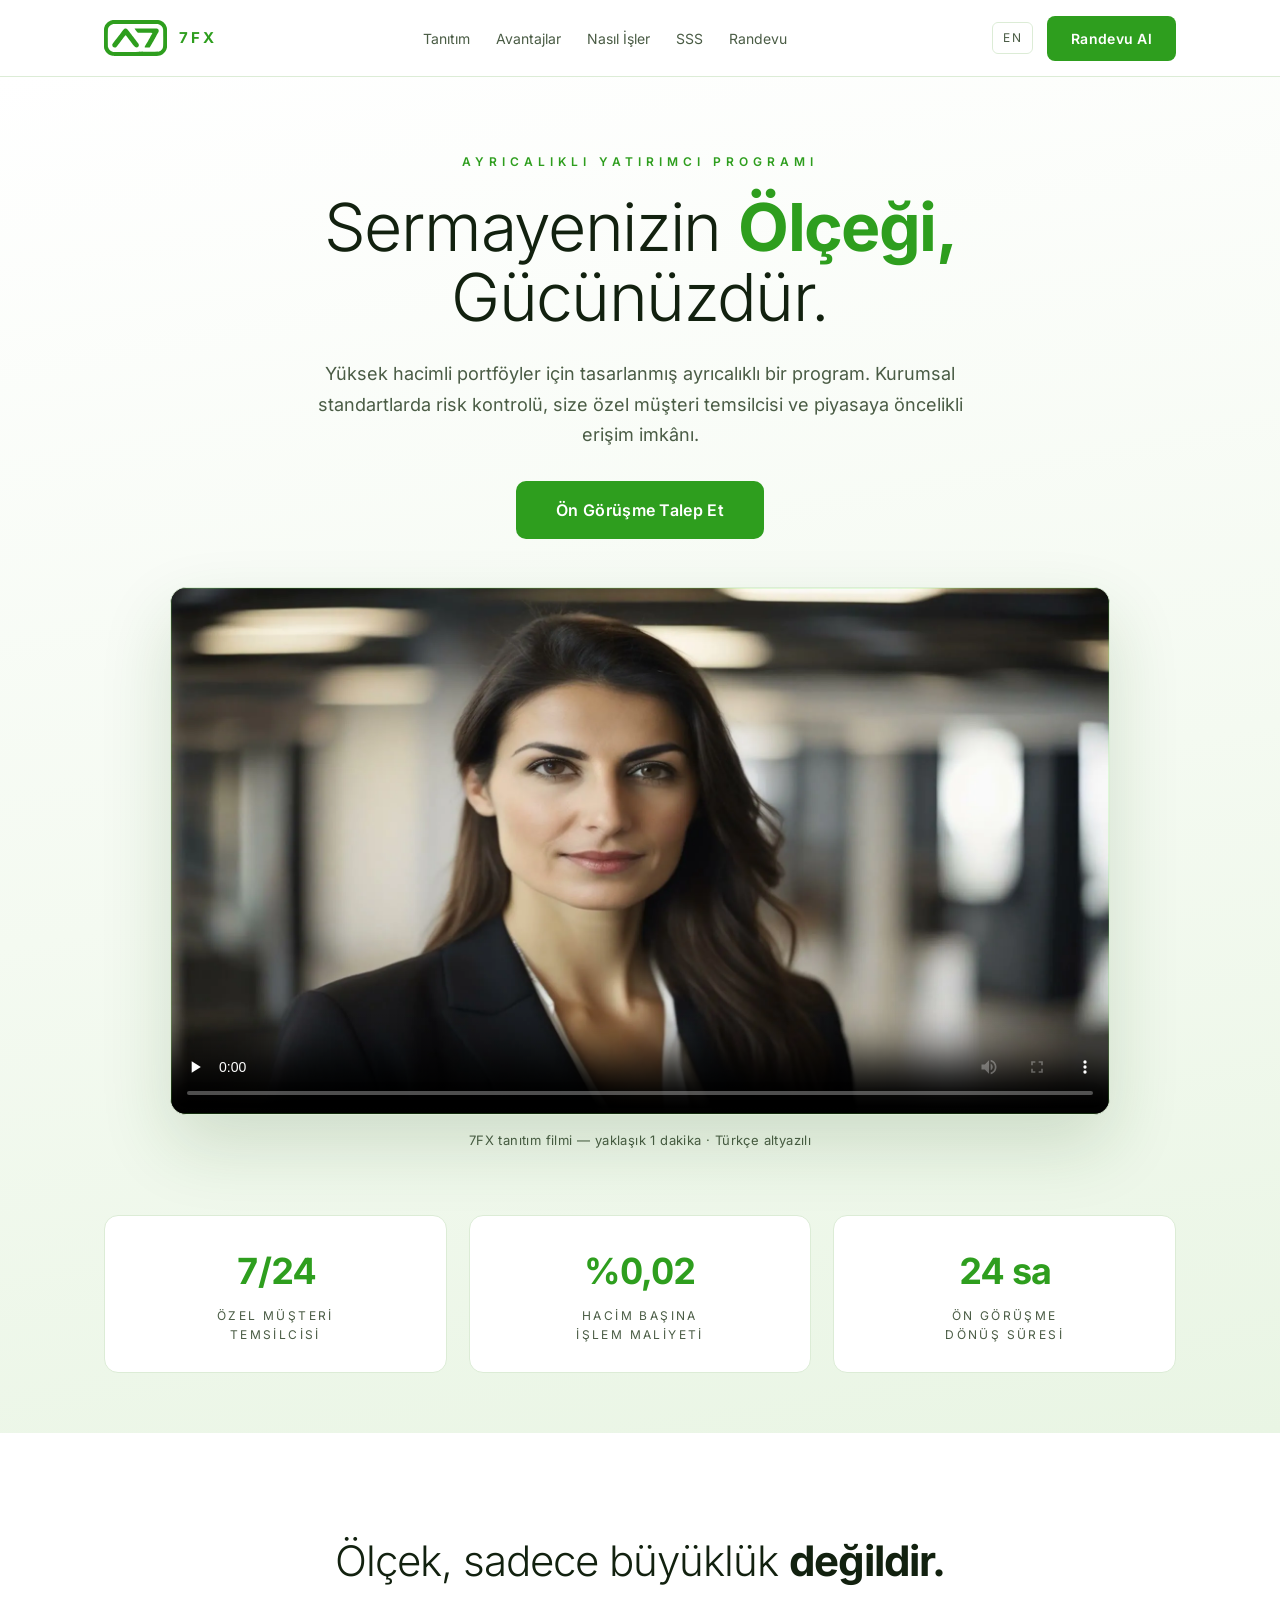
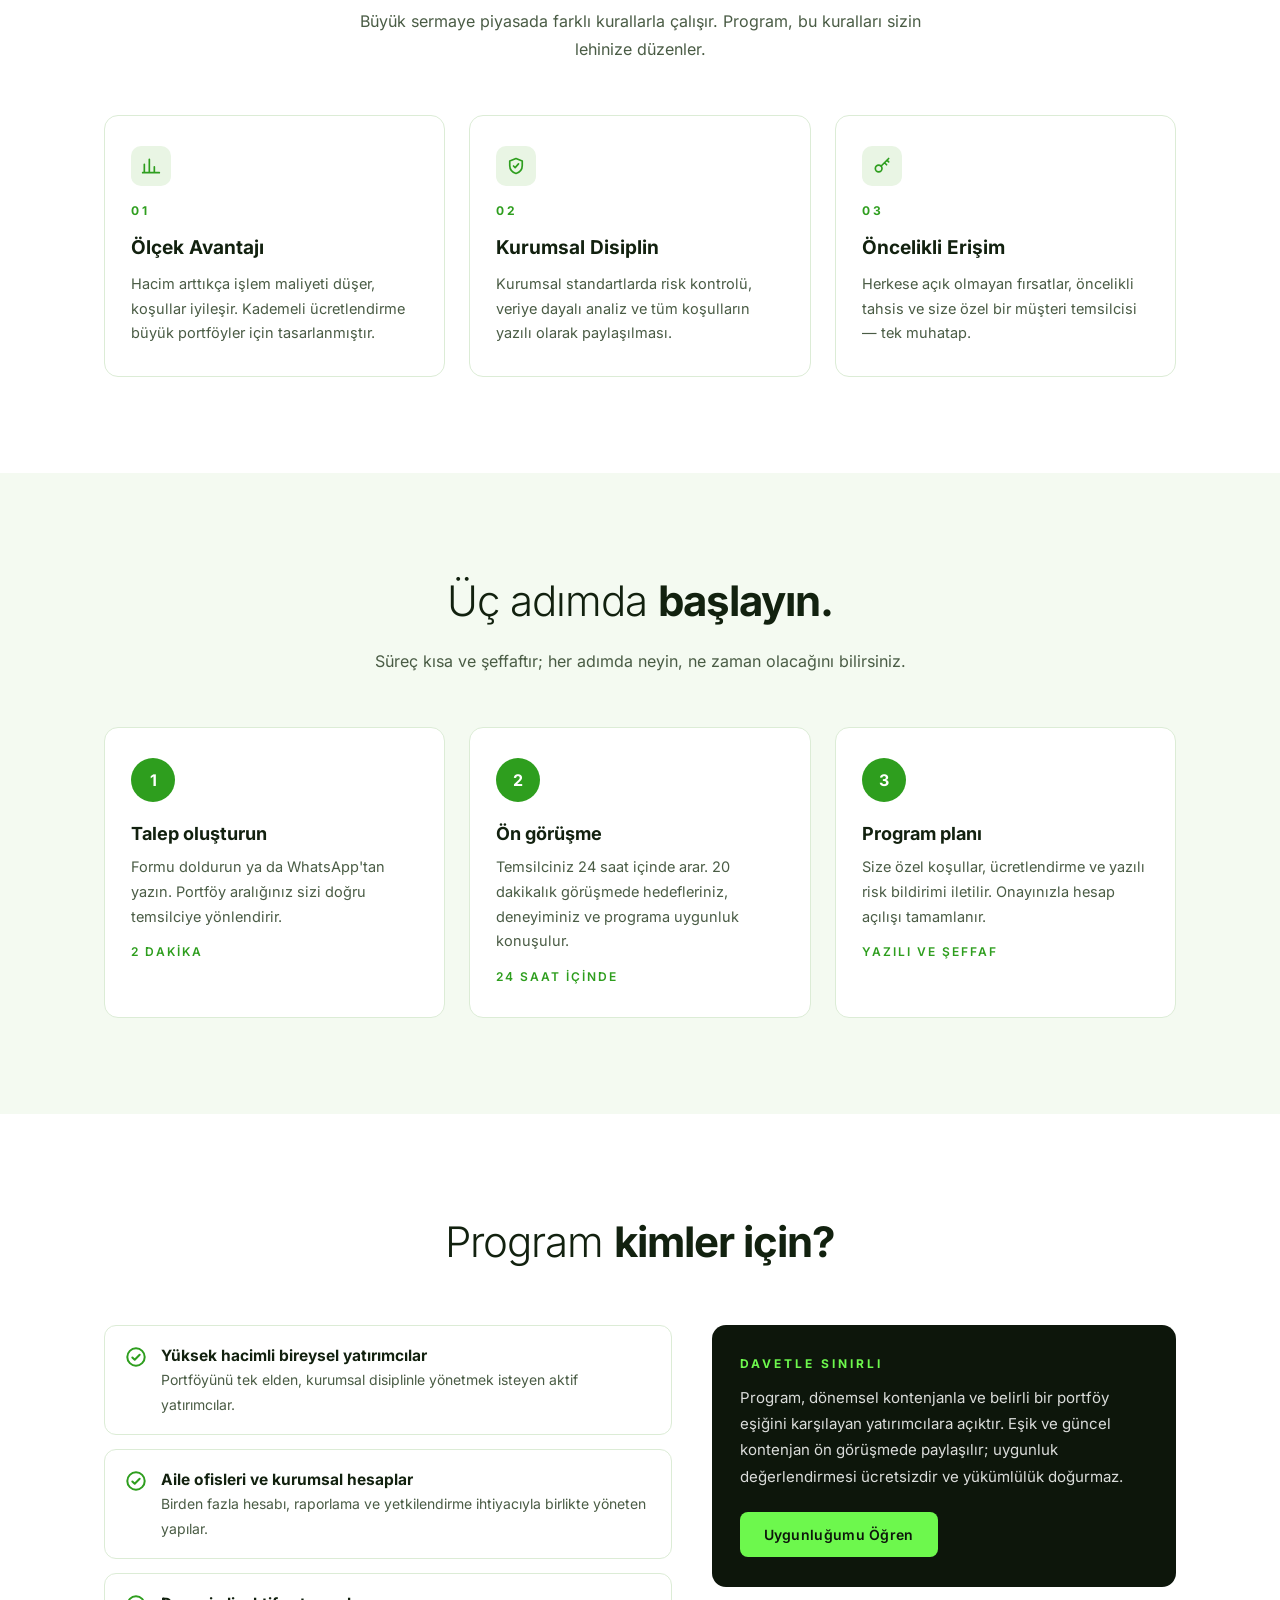
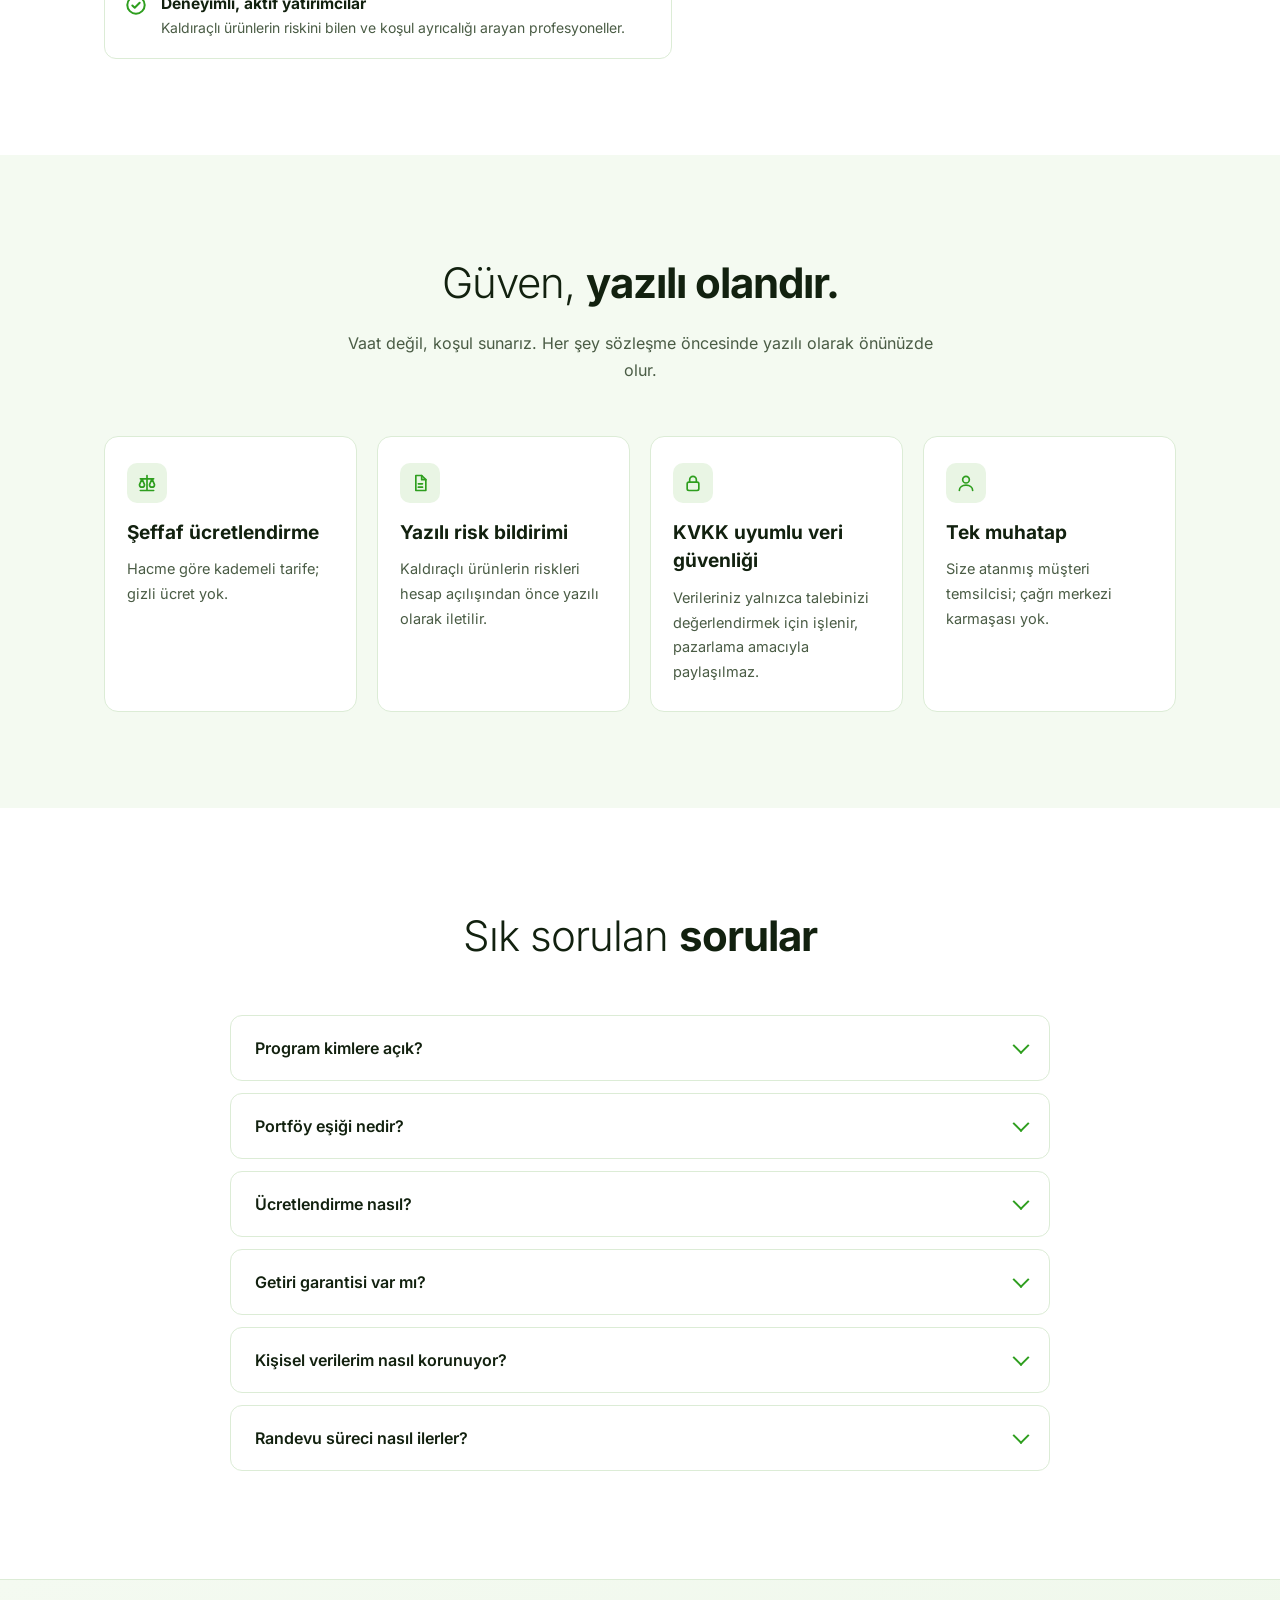
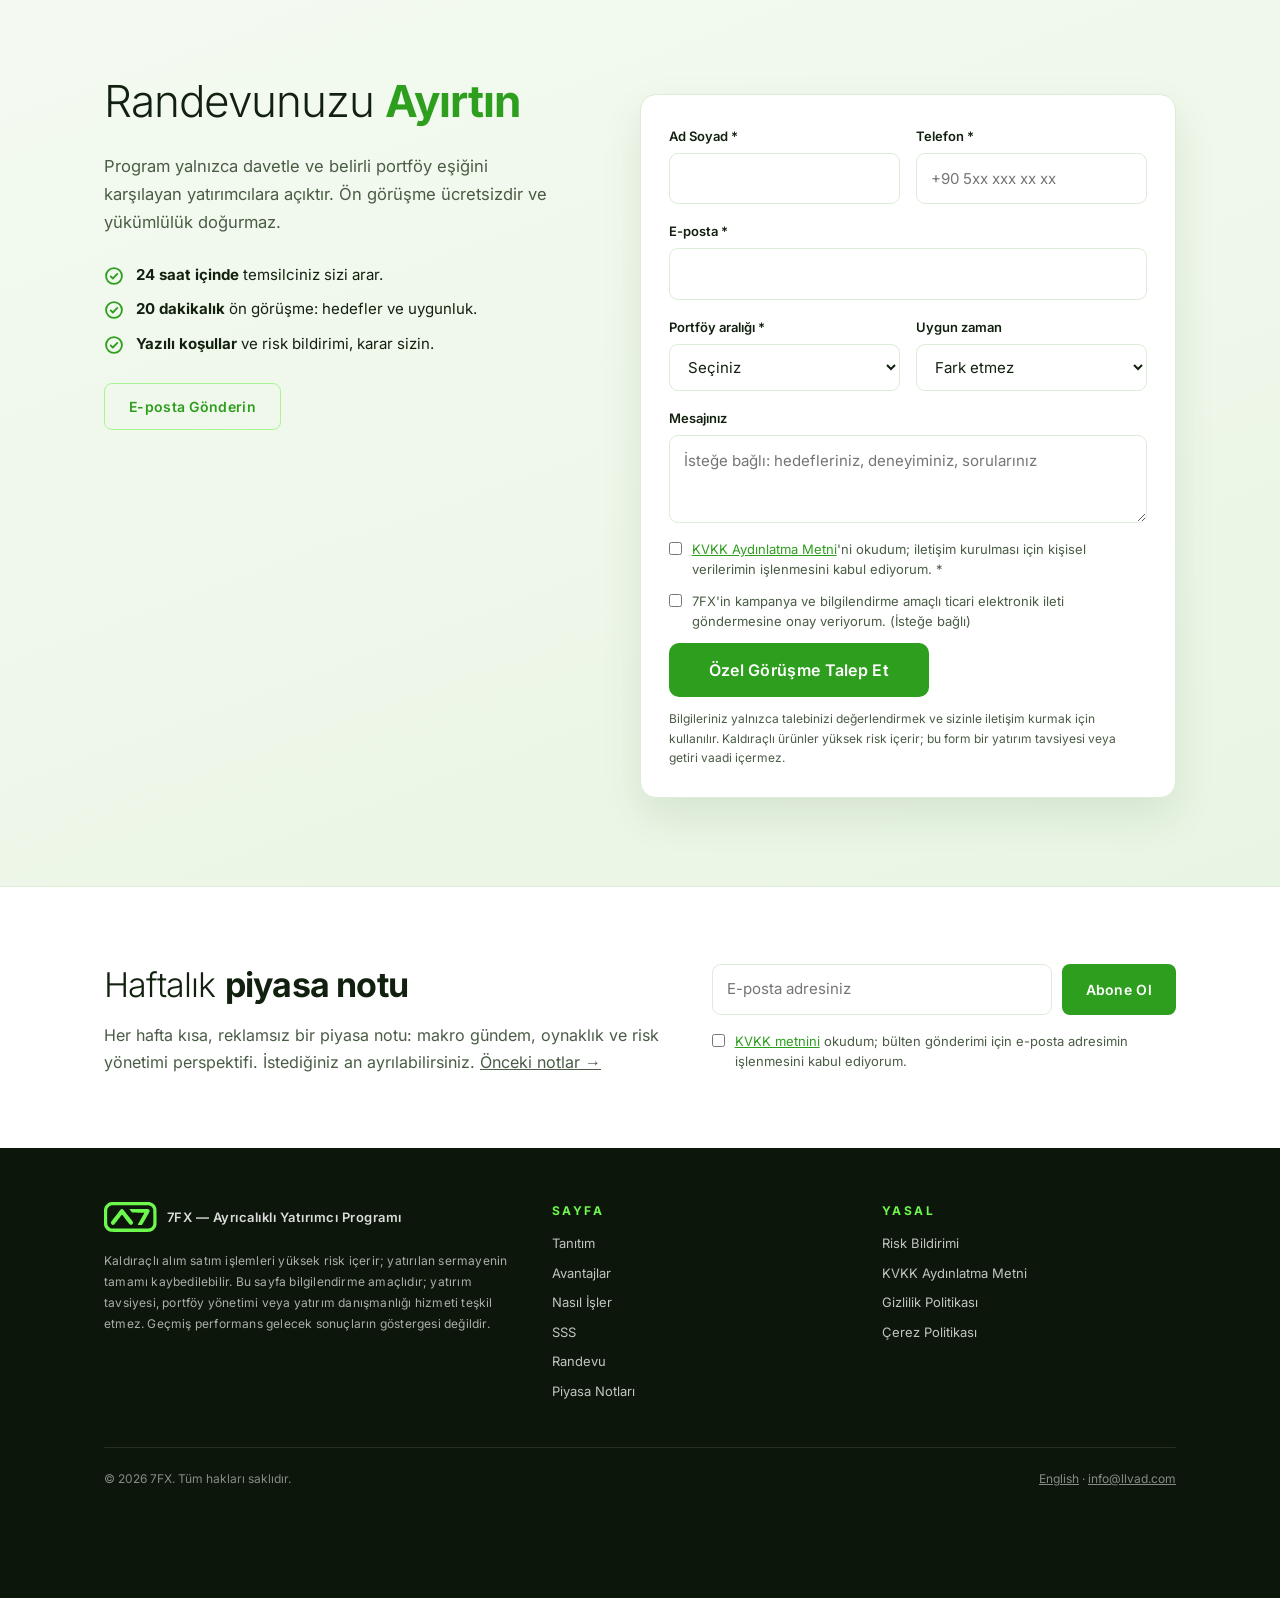
==== index.html @ b4d28b3f "7FX landing: Faz 1-3 (performans, form, yasal, EN, varyantlar, bülten, CI)" ====
<!DOCTYPE html>
<html lang="tr" data-root="">
<head>
<meta charset="utf-8">
<script>document.documentElement.classList.add("js")</script>
<meta name="viewport" content="width=device-width, initial-scale=1">
<title>7FX — Ayrıcalıklı Yatırımcı Programı | Yüksek Hacimli Portföyler</title>
<meta name="description" content="7FX Ayrıcalıklı Yatırımcı Programı: yüksek hacimli portföyler için düşük işlem maliyeti, özel müşteri temsilcisi ve öncelikli erişim. Ön görüşme için randevu alın.">
<link rel="canonical" href="https://llvad.github.io/7fx-landing/">
<link rel="alternate" hreflang="tr" href="https://llvad.github.io/7fx-landing/">
<link rel="alternate" hreflang="en" href="https://llvad.github.io/7fx-landing/en/">
<link rel="alternate" hreflang="x-default" href="https://llvad.github.io/7fx-landing/">
<meta property="og:type" content="website">
<meta property="og:site_name" content="7FX">
<meta property="og:locale" content="tr_TR">
<meta property="og:url" content="https://llvad.github.io/7fx-landing/">
<meta property="og:title" content="7FX — Ayrıcalıklı Yatırımcı Programı">
<meta property="og:description" content="Yüksek hacimli portföyler için düşük işlem maliyeti, özel müşteri temsilcisi ve öncelikli erişim. Ön görüşme için randevu alın.">
<meta property="og:image" content="https://llvad.github.io/7fx-landing/assets/img/og.jpg">
<meta property="og:image:width" content="1200">
<meta property="og:image:height" content="630">
<meta name="twitter:card" content="summary_large_image">
<meta name="twitter:title" content="7FX — Ayrıcalıklı Yatırımcı Programı">
<meta name="twitter:description" content="Yüksek hacimli portföyler için düşük işlem maliyeti, özel müşteri temsilcisi ve öncelikli erişim.">
<meta name="twitter:image" content="https://llvad.github.io/7fx-landing/assets/img/og.jpg">
<meta name="theme-color" content="#2E9E1E">
<link rel="icon" href="assets/img/favicon.ico" sizes="any">
<link rel="icon" type="image/png" sizes="32x32" href="assets/img/favicon-32.png">
<link rel="icon" type="image/png" sizes="16x16" href="assets/img/favicon-16.png">
<link rel="apple-touch-icon" href="assets/img/apple-touch-icon.png">
<link rel="manifest" href="site.webmanifest">
<link rel="preload" href="assets/fonts/inter-latin-wght-normal.woff2" as="font" type="font/woff2" crossorigin>
<link rel="preload" href="assets/fonts/inter-latin-ext-wght-normal.woff2" as="font" type="font/woff2" crossorigin>
<link rel="stylesheet" href="assets/css/site.css">
<script type="application/ld+json">
{"@context":"https://schema.org","@graph":[
 {"@type":"Organization","@id":"https://llvad.github.io/7fx-landing/#org","name":"7FX","url":"https://llvad.github.io/7fx-landing/","logo":"https://llvad.github.io/7fx-landing/assets/img/icon-512.png"},
 {"@type":"WebSite","url":"https://llvad.github.io/7fx-landing/","name":"7FX","inLanguage":"tr","publisher":{"@id":"https://llvad.github.io/7fx-landing/#org"}},
 {"@type":"FAQPage","mainEntity":[
  {"@type":"Question","name":"Program kimlere açık?","acceptedAnswer":{"@type":"Answer","text":"Yüksek hacimli bireysel yatırımcılar, aile ofisleri ve kurumsal hesaplar. Katılım davetle veya ön görüşme sonrası uygunluk değerlendirmesiyle olur."}},
  {"@type":"Question","name":"Portföy eşiği nedir?","acceptedAnswer":{"@type":"Answer","text":"Eşik, programın kontenjanına göre dönemsel olarak belirlenir ve ön görüşmede paylaşılır. Formdaki portföy aralığı yalnızca sizi doğru temsilciye yönlendirmek içindir."}},
  {"@type":"Question","name":"Ücretlendirme nasıl?","acceptedAnswer":{"@type":"Answer","text":"Hacme göre kademeli, yazılı ve şeffaf. Gizli ücret yoktur; tüm koşullar sözleşme öncesinde yazılı olarak sunulur."}},
  {"@type":"Question","name":"Getiri garantisi var mı?","acceptedAnswer":{"@type":"Answer","text":"Hayır. Kaldıraçlı ürünler yüksek risk içerir; hiçbir getiri garanti edilmez ve geçmiş performans geleceğin göstergesi değildir. Program koşul ve hizmet ayrıcalığı sunar, sonuç vaadi vermez."}},
  {"@type":"Question","name":"Kişisel verilerim nasıl korunuyor?","acceptedAnswer":{"@type":"Answer","text":"KVKK kapsamında, yalnızca talebinizi değerlendirmek ve sizinle iletişim kurmak için işlenir; pazarlama amacıyla üçüncü taraflara aktarılmaz."}},
  {"@type":"Question","name":"Randevu süreci nasıl ilerler?","acceptedAnswer":{"@type":"Answer","text":"Formu doldurun veya WhatsApp'tan yazın; 24 saat içinde temsilciniz arar. 20 dakikalık ön görüşmede hedefler ve uygunluk konuşulur; uygunsa size özel program planı ve yazılı risk bildirimi iletilir."}}
 ]}
]}
</script>
</head>
<body>
<svg width="0" height="0" style="position:absolute" aria-hidden="true">
  <symbol id="i-check" viewBox="0 0 24 24" fill="none" stroke="currentColor" stroke-width="2.2" stroke-linecap="round" stroke-linejoin="round"><circle cx="12" cy="12" r="9.5"/><path d="m8 12.5 2.6 2.5L16 9.5"/></symbol>
  <symbol id="i-shield" viewBox="0 0 24 24" fill="none" stroke="currentColor" stroke-width="2" stroke-linecap="round" stroke-linejoin="round"><path d="M12 3 4.5 6v5.5c0 4.6 3.2 8.2 7.5 9.5 4.3-1.3 7.5-4.9 7.5-9.5V6L12 3Z"/><path d="m9 12 2 2 4-4.5"/></symbol>
  <symbol id="i-doc" viewBox="0 0 24 24" fill="none" stroke="currentColor" stroke-width="2" stroke-linecap="round" stroke-linejoin="round"><path d="M7 3h7l5 5v13H7z"/><path d="M14 3v5h5M10 13h5M10 17h5"/></symbol>
  <symbol id="i-lock" viewBox="0 0 24 24" fill="none" stroke="currentColor" stroke-width="2" stroke-linecap="round" stroke-linejoin="round"><rect x="5" y="11" width="14" height="10" rx="2"/><path d="M8 11V8a4 4 0 0 1 8 0v3"/></symbol>
  <symbol id="i-user" viewBox="0 0 24 24" fill="none" stroke="currentColor" stroke-width="2" stroke-linecap="round" stroke-linejoin="round"><circle cx="12" cy="8" r="4"/><path d="M4 21c0-4 3.6-6.5 8-6.5s8 2.5 8 6.5"/></symbol>
  <symbol id="i-scale" viewBox="0 0 24 24" fill="none" stroke="currentColor" stroke-width="2" stroke-linecap="round" stroke-linejoin="round"><path d="M12 3v18M4 21h16M4 7h16M6 7l-3 7a3 3 0 0 0 6 0L6 7Zm12 0-3 7a3 3 0 0 0 6 0l-3-7Z"/></symbol>
  <symbol id="i-key" viewBox="0 0 24 24" fill="none" stroke="currentColor" stroke-width="2" stroke-linecap="round" stroke-linejoin="round"><circle cx="8" cy="15" r="4"/><path d="m11 12 9-9M15 8l2.5 2.5M18 5l2 2"/></symbol>
  <symbol id="i-chart" viewBox="0 0 24 24" fill="none" stroke="currentColor" stroke-width="2" stroke-linecap="round" stroke-linejoin="round"><path d="M4 20V10M10 20V4M16 20v-7M22 20H2"/></symbol>
</svg>

<header class="top">
  <div class="wrap nav">
    <a class="brand" href="#tanitim" aria-label="7FX ana sayfa"><!--logo--><svg class="logo" viewBox="0 0 539.325261 307.826466" aria-hidden="true" focusable="false"><g transform="translate(-52.494689,344.826466) scale(0.100000,-0.100000)"
fill="currentColor" >
<path d="M1270 3440 c-85 -10 -215 -52 -285 -92 -11 -6 -29 -16 -40 -22 -82
-44 -218 -175 -278 -269 -55 -86 -63 -100 -85 -162 -61 -174 -57 -105 -57
-985 0 -885 -3 -835 62 -1000 55 -140 183 -298 312 -383 61 -41 87 -54 196
-102 22 -9 89 -26 149 -36 104 -18 188 -19 1971 -19 1808 0 1866 1 1977 20
155 27 233 58 348 139 201 141 323 325 371 563 6 27 8 366 7 840 -3 785 -3
794 -25 871 -99 350 -397 604 -748 638 -110 10 -3784 9 -3875 -1z m3923 -352
c196 -59 336 -208 381 -405 14 -63 16 -162 16 -780 0 -774 0 -775 -59 -892
-37 -73 -120 -164 -189 -208 -29 -19 -86 -45 -128 -59 -75 -24 -75 -24 -1995
-24 -1908 0 -1920 0 -1980 20 -100 34 -160 71 -229 140 -71 70 -118 155 -142
250 -20 82 -19 1491 1 1570 47 188 191 333 386 391 57 16 170 18 1963 18 1904
1 1904 1 1975 -21z"/>
<path d="M2330 2721 c-71 -14 -87 -31 -355 -381 -60 -79 -159 -207 -219 -285
-493 -632 -514 -661 -522 -716 -17 -124 82 -238 207 -239 59 0 107 16 143 49
15 14 75 87 132 161 57 74 156 203 220 285 64 83 162 211 219 285 154 201 199
255 217 258 10 2 46 -36 102 -110 85 -112 269 -350 481 -622 61 -77 127 -163
147 -191 57 -79 119 -115 198 -115 144 0 249 153 195 284 -15 35 -79 123 -249
341 -43 55 -144 185 -224 289 -194 249 -411 527 -467 599 -73 92 -141 124
-225 108z"/>
<path d="M3154 2716 c-7 -19 -8 -17 100 -161 102 -134 147 -182 182 -195 14
-6 269 -10 590 -10 310 0 578 -3 594 -6 52 -11 51 -15 -49 -186 -30 -51 -74
-131 -99 -178 -25 -47 -60 -109 -79 -138 -18 -29 -33 -54 -33 -57 0 -2 -84
-151 -186 -331 -146 -256 -185 -331 -177 -343 9 -14 40 -16 215 -19 204 -2
204 -2 230 25 20 22 206 341 350 603 14 25 35 62 47 83 11 20 30 53 41 72 52
90 65 114 95 170 18 33 74 131 124 219 50 87 96 179 102 203 24 91 -10 181
-88 233 -37 25 -37 25 -995 28 -835 2 -959 0 -964 -12z"/>
</g></svg><!--/logo--><span class="txt">7FX</span></a>
    <nav class="navlinks" aria-label="Sayfa içi">
      <a href="#tanitim">Tanıtım</a>
      <a href="#avantajlar">Avantajlar</a>
      <a href="#nasil-isler">Nasıl İşler</a>
      <a href="#sss">SSS</a>
      <a href="#randevu">Randevu</a>
    </nav>
    <div class="navright">
      <a class="lang" href="en/" hreflang="en" lang="en">EN</a>
      <a class="btn" href="#randevu" data-cta="header">Randevu Al</a>
    </div>
  </div>
</header>

<main>
<section class="hero" id="tanitim">
  <div class="wrap">
    <div class="eyebrow">AYRICALIKLI YATIRIMCI PROGRAMI</div>
    <h1 data-var="h1">Sermayenizin <b>Ölçeği,</b><br>Gücünüzdür.</h1>
    <p class="lead" data-var="lead">Yüksek hacimli portföyler için tasarlanmış ayrıcalıklı bir program. Kurumsal standartlarda risk kontrolü, size özel müşteri temsilcisi ve piyasaya öncelikli erişim imkânı.</p>
    <div class="actions">
      <a class="btn big" href="#randevu" data-cta="hero">Ön Görüşme Talep Et</a>
      <a class="btn big ghost" href="#" data-wa="hero">WhatsApp'tan Yazın</a>
    </div>

    <div class="video">
      <div class="vframe">
        <video data-hero controls preload="none" playsinline poster="assets/img/poster.webp" aria-label="7FX tanıtım filmi">
          <source src="assets/video/7fx-1080.webm" type="video/webm">
          <source src="assets/video/7fx-1080.mp4" type="video/mp4">
          <source data-mobile src="assets/video/7fx-720.mp4" type="video/mp4">
          <track kind="captions" srclang="tr" label="Türkçe" src="assets/video/7fx-tr.vtt" default>
          Tarayıcınız video oynatmayı desteklemiyor.
        </video>
      </div>
      <div class="vcaption">7FX tanıtım filmi — yaklaşık 1 dakika · Türkçe altyazılı</div>
    </div>

    <div class="stats">
      <div class="stat reveal"><div class="v">7/24</div><div class="l">ÖZEL MÜŞTERİ<br>TEMSİLCİSİ</div></div>
      <div class="stat reveal"><div class="v" data-count="0.02" data-dec="2" data-pre="%">%0,02</div><div class="l">HACİM BAŞINA<br>İŞLEM MALİYETİ</div></div>
      <div class="stat reveal"><div class="v" data-count="24" data-suf=" sa">24 sa</div><div class="l">ÖN GÖRÜŞME<br>DÖNÜŞ SÜRESİ</div></div>
    </div>
  </div>
</section>

<section class="sec" id="avantajlar">
  <div class="wrap">
    <h2>Ölçek, sadece büyüklük <b>değildir.</b></h2>
    <p class="sub">Büyük sermaye piyasada farklı kurallarla çalışır. Program, bu kuralları sizin lehinize düzenler.</p>
    <div class="grid">
      <div class="card reveal">
        <div class="ic"><svg><use href="#i-chart"/></svg></div>
        <div class="n">01</div>
        <h3>Ölçek Avantajı</h3>
        <p>Hacim arttıkça işlem maliyeti düşer, koşullar iyileşir. Kademeli ücretlendirme büyük portföyler için tasarlanmıştır.</p>
      </div>
      <div class="card reveal">
        <div class="ic"><svg><use href="#i-shield"/></svg></div>
        <div class="n">02</div>
        <h3>Kurumsal Disiplin</h3>
        <p>Kurumsal standartlarda risk kontrolü, veriye dayalı analiz ve tüm koşulların yazılı olarak paylaşılması.</p>
      </div>
      <div class="card reveal">
        <div class="ic"><svg><use href="#i-key"/></svg></div>
        <div class="n">03</div>
        <h3>Öncelikli Erişim</h3>
        <p>Herkese açık olmayan fırsatlar, öncelikli tahsis ve size özel bir müşteri temsilcisi — tek muhatap.</p>
      </div>
    </div>
  </div>
</section>

<section class="sec alt" id="nasil-isler">
  <div class="wrap">
    <h2>Üç adımda <b>başlayın.</b></h2>
    <p class="sub">Süreç kısa ve şeffaftır; her adımda neyin, ne zaman olacağını bilirsiniz.</p>
    <div class="steps">
      <div class="step reveal"><div class="num">1</div><h3>Talep oluşturun</h3><p>Formu doldurun ya da WhatsApp'tan yazın. Portföy aralığınız sizi doğru temsilciye yönlendirir.</p><span class="t">2 DAKİKA</span></div>
      <div class="step reveal"><div class="num">2</div><h3>Ön görüşme</h3><p>Temsilciniz 24 saat içinde arar. 20 dakikalık görüşmede hedefleriniz, deneyiminiz ve programa uygunluk konuşulur.</p><span class="t">24 SAAT İÇİNDE</span></div>
      <div class="step reveal"><div class="num">3</div><h3>Program planı</h3><p>Size özel koşullar, ücretlendirme ve yazılı risk bildirimi iletilir. Onayınızla hesap açılışı tamamlanır.</p><span class="t">YAZILI VE ŞEFFAF</span></div>
    </div>
  </div>
</section>

<section class="sec" id="kimler-icin">
  <div class="wrap">
    <h2>Program <b>kimler için?</b></h2>
    <div class="who">
      <ul>
        <li class="reveal"><svg><use href="#i-check"/></svg><div><b>Yüksek hacimli bireysel yatırımcılar</b><span>Portföyünü tek elden, kurumsal disiplinle yönetmek isteyen aktif yatırımcılar.</span></div></li>
        <li class="reveal"><svg><use href="#i-check"/></svg><div><b>Aile ofisleri ve kurumsal hesaplar</b><span>Birden fazla hesabı, raporlama ve yetkilendirme ihtiyacıyla birlikte yöneten yapılar.</span></div></li>
        <li class="reveal"><svg><use href="#i-check"/></svg><div><b>Deneyimli, aktif yatırımcılar</b><span>Kaldıraçlı ürünlerin riskini bilen ve koşul ayrıcalığı arayan profesyoneller.</span></div></li>
      </ul>
      <div class="note reveal">
        <div class="k">DAVETLE SINIRLI</div>
        <p>Program, dönemsel kontenjanla ve belirli bir portföy eşiğini karşılayan yatırımcılara açıktır. Eşik ve güncel kontenjan ön görüşmede paylaşılır; uygunluk değerlendirmesi ücretsizdir ve yükümlülük doğurmaz.</p>
        <a class="btn" href="#randevu" data-cta="who">Uygunluğumu Öğren</a>
      </div>
    </div>
  </div>
</section>

<section class="sec alt" id="guven">
  <div class="wrap">
    <h2>Güven, <b>yazılı olandır.</b></h2>
    <p class="sub">Vaat değil, koşul sunarız. Her şey sözleşme öncesinde yazılı olarak önünüzde olur.</p>
    <div class="trust">
      <div class="card reveal"><div class="ic"><svg><use href="#i-scale"/></svg></div><h3>Şeffaf ücretlendirme</h3><p>Hacme göre kademeli tarife; gizli ücret yok.</p></div>
      <div class="card reveal"><div class="ic"><svg><use href="#i-doc"/></svg></div><h3>Yazılı risk bildirimi</h3><p>Kaldıraçlı ürünlerin riskleri hesap açılışından önce yazılı olarak iletilir.</p></div>
      <div class="card reveal"><div class="ic"><svg><use href="#i-lock"/></svg></div><h3>KVKK uyumlu veri güvenliği</h3><p>Verileriniz yalnızca talebinizi değerlendirmek için işlenir, pazarlama amacıyla paylaşılmaz.</p></div>
      <div class="card reveal"><div class="ic"><svg><use href="#i-user"/></svg></div><h3>Tek muhatap</h3><p>Size atanmış müşteri temsilcisi; çağrı merkezi karmaşası yok.</p></div>
    </div>
    <div class="corp" data-corp hidden>
      <div data-corp-item><b>Unvan:</b> <span data-co="name"></span></div>
      <div data-corp-item><b>Adres:</b> <span data-co="address"></span></div>
      <div data-corp-item><b>MERSİS:</b> <span data-co="mersis"></span></div>
      <div data-corp-item><b>Yetki/Lisans:</b> <span data-co="licence"></span></div>
      <div data-corp-item><b>Telefon:</b> <a data-co="phone"></a></div>
    </div>
  </div>
</section>

<section class="sec" id="sss">
  <div class="wrap">
    <h2>Sık sorulan <b>sorular</b></h2>
    <div class="faq">
      <details><summary>Program kimlere açık?</summary><p>Yüksek hacimli bireysel yatırımcılar, aile ofisleri ve kurumsal hesaplar. Katılım davetle veya ön görüşme sonrası uygunluk değerlendirmesiyle olur.</p></details>
      <details><summary>Portföy eşiği nedir?</summary><p>Eşik, programın kontenjanına göre dönemsel olarak belirlenir ve ön görüşmede paylaşılır. Formdaki portföy aralığı yalnızca sizi doğru temsilciye yönlendirmek içindir.</p></details>
      <details><summary>Ücretlendirme nasıl?</summary><p>Hacme göre kademeli, yazılı ve şeffaf. Gizli ücret yoktur; tüm koşullar sözleşme öncesinde yazılı olarak sunulur.</p></details>
      <details><summary>Getiri garantisi var mı?</summary><p>Hayır. Kaldıraçlı ürünler yüksek risk içerir; hiçbir getiri garanti edilmez ve geçmiş performans geleceğin göstergesi değildir. Program koşul ve hizmet ayrıcalığı sunar, sonuç vaadi vermez.</p></details>
      <details><summary>Kişisel verilerim nasıl korunuyor?</summary><p>KVKK kapsamında, yalnızca talebinizi değerlendirmek ve sizinle iletişim kurmak için işlenir; pazarlama amacıyla üçüncü taraflara aktarılmaz. Ayrıntılar <a href="yasal/kvkk.html">KVKK Aydınlatma Metni</a>'nde.</p></details>
      <details><summary>Randevu süreci nasıl ilerler?</summary><p>Formu doldurun veya WhatsApp'tan yazın; 24 saat içinde temsilciniz arar. 20 dakikalık ön görüşmede hedefler ve uygunluk konuşulur; uygunsa size özel program planı ve yazılı risk bildirimi iletilir.</p></details>
    </div>
  </div>
</section>

<section class="cta" id="randevu">
  <div class="wrap ctagrid">
    <div class="side">
      <h2>Randevunuzu <b>Ayırtın</b></h2>
      <p class="intro">Program yalnızca davetle ve belirli portföy eşiğini karşılayan yatırımcılara açıktır. Ön görüşme ücretsizdir ve yükümlülük doğurmaz.</p>
      <ul class="list">
        <li><svg><use href="#i-check"/></svg><span><b>24 saat içinde</b> temsilciniz sizi arar.</span></li>
        <li><svg><use href="#i-check"/></svg><span><b>20 dakikalık</b> ön görüşme: hedefler ve uygunluk.</span></li>
        <li><svg><use href="#i-check"/></svg><span><b>Yazılı koşullar</b> ve risk bildirimi, karar sizin.</span></li>
      </ul>
      <div class="alt">
        <a class="btn wa" href="#" data-wa="randevu">WhatsApp'tan Yazın</a>
        <a class="btn ghost" href="#" data-mailto="7FX Randevu Talebi">E-posta Gönderin</a>
      </div>
      <div class="cal" id="cal" hidden></div>
    </div>

    <form class="lead" data-lead="randevu" novalidate>
      <div class="f2">
        <div class="field"><label for="f-name">Ad Soyad *</label><input id="f-name" name="name" type="text" autocomplete="name" required minlength="3" maxlength="80"></div>
        <div class="field"><label for="f-phone">Telefon *</label><input id="f-phone" name="phone" type="tel" autocomplete="tel" inputmode="tel" required pattern="[+0-9 ()-]{10,20}" placeholder="+90 5xx xxx xx xx"></div>
      </div>
      <div class="field"><label for="f-email">E-posta *</label><input id="f-email" name="email" type="email" autocomplete="email" required maxlength="120"></div>
      <div class="f2">
        <div class="field"><label for="f-portfolio">Portföy aralığı *</label>
          <select id="f-portfolio" name="portfolio" required>
            <option value="">Seçiniz</option>
            <option>100.000 USD altı</option>
            <option>100.000 – 250.000 USD</option>
            <option>250.000 – 1.000.000 USD</option>
            <option>1.000.000 USD ve üzeri</option>
            <option>Belirtmek istemiyorum</option>
          </select></div>
        <div class="field"><label for="f-time">Uygun zaman</label>
          <select id="f-time" name="time">
            <option value="">Fark etmez</option>
            <option>Hafta içi 09:00–12:00</option>
            <option>Hafta içi 12:00–17:00</option>
            <option>Hafta içi 17:00–20:00</option>
            <option>Hafta sonu</option>
          </select></div>
      </div>
      <div class="field"><label for="f-msg">Mesajınız</label><textarea id="f-msg" name="message" maxlength="1000" placeholder="İsteğe bağlı: hedefleriniz, deneyiminiz, sorularınız"></textarea></div>
      <label class="check"><input type="checkbox" name="kvkk" value="evet" required><span><a href="yasal/kvkk.html" target="_blank" rel="noopener">KVKK Aydınlatma Metni</a>'ni okudum; iletişim kurulması için kişisel verilerimin işlenmesini kabul ediyorum. *</span></label>
      <label class="check"><input type="checkbox" name="marketing" value="evet"><span>7FX'in kampanya ve bilgilendirme amaçlı ticari elektronik ileti göndermesine onay veriyorum. (İsteğe bağlı)</span></label>
      <div class="hp" aria-hidden="true"><label>Web siteniz<input type="text" name="_honey" tabindex="-1" autocomplete="off"></label></div>
      <div data-turnstile></div>
      <button class="btn big" type="submit" data-cta="form">Özel Görüşme Talep Et</button>
      <div class="msg" role="status" aria-live="polite"></div>
      <p class="fine">Bilgileriniz yalnızca talebinizi değerlendirmek ve sizinle iletişim kurmak için kullanılır. Kaldıraçlı ürünler yüksek risk içerir; bu form bir yatırım tavsiyesi veya getiri vaadi içermez.</p>
    </form>
  </div>
</section>

<section class="bulten" id="bulten">
  <div class="wrap box">
    <div>
      <h2>Haftalık <b>piyasa notu</b></h2>
      <p>Her hafta kısa, reklamsız bir piyasa notu: makro gündem, oynaklık ve risk yönetimi perspektifi. İstediğiniz an ayrılabilirsiniz. <a href="notlar/">Önceki notlar →</a></p>
    </div>
    <form data-lead="bulten" novalidate>
      <label class="sr" for="b-email">E-posta</label>
      <input id="b-email" name="email" type="email" required placeholder="E-posta adresiniz" autocomplete="email">
      <button class="btn" type="submit" data-cta="bulten">Abone Ol</button>
      <label class="check"><input type="checkbox" name="kvkk" value="evet" required><span><a href="yasal/kvkk.html" target="_blank" rel="noopener">KVKK metnini</a> okudum; bülten gönderimi için e-posta adresimin işlenmesini kabul ediyorum.</span></label>
      <div class="hp" aria-hidden="true"><input type="text" name="_honey" tabindex="-1" autocomplete="off"></div>
      <div class="msg" role="status" aria-live="polite" style="flex-basis:100%"></div>
    </form>
  </div>
</section>
</main>

<footer class="foot">
  <div class="wrap">
    <div class="fgrid">
      <div>
        <div class="flogo"><!--logo--><svg class="logo" viewBox="0 0 539.325261 307.826466" aria-hidden="true" focusable="false"><g transform="translate(-52.494689,344.826466) scale(0.100000,-0.100000)"
fill="currentColor" >
<path d="M1270 3440 c-85 -10 -215 -52 -285 -92 -11 -6 -29 -16 -40 -22 -82
-44 -218 -175 -278 -269 -55 -86 -63 -100 -85 -162 -61 -174 -57 -105 -57
-985 0 -885 -3 -835 62 -1000 55 -140 183 -298 312 -383 61 -41 87 -54 196
-102 22 -9 89 -26 149 -36 104 -18 188 -19 1971 -19 1808 0 1866 1 1977 20
155 27 233 58 348 139 201 141 323 325 371 563 6 27 8 366 7 840 -3 785 -3
794 -25 871 -99 350 -397 604 -748 638 -110 10 -3784 9 -3875 -1z m3923 -352
c196 -59 336 -208 381 -405 14 -63 16 -162 16 -780 0 -774 0 -775 -59 -892
-37 -73 -120 -164 -189 -208 -29 -19 -86 -45 -128 -59 -75 -24 -75 -24 -1995
-24 -1908 0 -1920 0 -1980 20 -100 34 -160 71 -229 140 -71 70 -118 155 -142
250 -20 82 -19 1491 1 1570 47 188 191 333 386 391 57 16 170 18 1963 18 1904
1 1904 1 1975 -21z"/>
<path d="M2330 2721 c-71 -14 -87 -31 -355 -381 -60 -79 -159 -207 -219 -285
-493 -632 -514 -661 -522 -716 -17 -124 82 -238 207 -239 59 0 107 16 143 49
15 14 75 87 132 161 57 74 156 203 220 285 64 83 162 211 219 285 154 201 199
255 217 258 10 2 46 -36 102 -110 85 -112 269 -350 481 -622 61 -77 127 -163
147 -191 57 -79 119 -115 198 -115 144 0 249 153 195 284 -15 35 -79 123 -249
341 -43 55 -144 185 -224 289 -194 249 -411 527 -467 599 -73 92 -141 124
-225 108z"/>
<path d="M3154 2716 c-7 -19 -8 -17 100 -161 102 -134 147 -182 182 -195 14
-6 269 -10 590 -10 310 0 578 -3 594 -6 52 -11 51 -15 -49 -186 -30 -51 -74
-131 -99 -178 -25 -47 -60 -109 -79 -138 -18 -29 -33 -54 -33 -57 0 -2 -84
-151 -186 -331 -146 -256 -185 -331 -177 -343 9 -14 40 -16 215 -19 204 -2
204 -2 230 25 20 22 206 341 350 603 14 25 35 62 47 83 11 20 30 53 41 72 52
90 65 114 95 170 18 33 74 131 124 219 50 87 96 179 102 203 24 91 -10 181
-88 233 -37 25 -37 25 -995 28 -835 2 -959 0 -964 -12z"/>
</g></svg><!--/logo--><span>7FX — Ayrıcalıklı Yatırımcı Programı</span></div>
        <p class="dis">Kaldıraçlı alım satım işlemleri yüksek risk içerir; yatırılan sermayenin tamamı kaybedilebilir. Bu sayfa bilgilendirme amaçlıdır; yatırım tavsiyesi, portföy yönetimi veya yatırım danışmanlığı hizmeti teşkil etmez. Geçmiş performans gelecek sonuçların göstergesi değildir.</p>
        <p class="corp-f" data-corp hidden><span data-corp-item><span data-co="name"></span> · </span><span data-corp-item><span data-co="address"></span> · </span><span data-corp-item>MERSİS <span data-co="mersis"></span></span></p>
      </div>
      <div class="fcol">
        <h4>SAYFA</h4>
        <a href="#tanitim">Tanıtım</a><a href="#avantajlar">Avantajlar</a><a href="#nasil-isler">Nasıl İşler</a><a href="#sss">SSS</a><a href="#randevu">Randevu</a><a href="notlar/">Piyasa Notları</a>
      </div>
      <div class="fcol">
        <h4>YASAL</h4>
        <a href="yasal/risk-bildirimi.html">Risk Bildirimi</a><a href="yasal/kvkk.html">KVKK Aydınlatma Metni</a><a href="yasal/gizlilik.html">Gizlilik Politikası</a><a href="yasal/cerez.html">Çerez Politikası</a>
        <a href="#" data-portal>Yatırımcı Girişi ↗</a>
      </div>
    </div>
    <div class="fbot">
      <span>© <span data-year>2026</span> 7FX. Tüm hakları saklıdır.</span>
      <span><a href="en/" hreflang="en" lang="en">English</a> · <a data-co="email" href="mailto:info@llvad.com">info@llvad.com</a></span>
    </div>
  </div>
</footer>

<div class="mbar">
  <a class="btn" href="#randevu" data-cta="mbar">Randevu Al</a>
  <a class="btn wa" href="#" data-wa="mbar">WhatsApp</a>
</div>

<div class="consent" id="consent" role="dialog" aria-label="Çerez tercihi">
  <p>Deneyimi ölçmek için çerez kullanıyoruz. Onay verirseniz analiz çerezleri yüklenir; ayrıntılar <a href="yasal/cerez.html">Çerez Politikası</a>'nda.</p>
  <button class="btn ghost" type="button" data-consent="reject">Reddet</button>
  <button class="btn" type="button" data-consent="accept">Kabul Et</button>
</div>

<script src="assets/js/config.js"></script>
<script src="assets/js/site.js" defer></script>
</body>
</html>
---- assets/css/site.css ----
/* 7FX — site stili (Faz 1-3). Açık tema, marka yeşili. */
@font-face{font-family:"Inter";font-style:normal;font-weight:100 900;font-display:swap;
  src:url("../fonts/inter-latin-wght-normal.woff2") format("woff2");
  unicode-range:U+0000-00FF,U+0131,U+0152-0153,U+02BB-02BC,U+02C6,U+02DA,U+02DC,U+0304,U+0308,U+0329,U+2000-206F,U+20AC,U+2122,U+2191,U+2193,U+2212,U+2215,U+FEFF,U+FFFD;}
@font-face{font-family:"Inter";font-style:normal;font-weight:100 900;font-display:swap;
  src:url("../fonts/inter-latin-ext-wght-normal.woff2") format("woff2");
  unicode-range:U+0100-02BA,U+02BD-02C5,U+02C7-02CC,U+02CE-02D7,U+02DD-02FF,U+0304,U+0308,U+0329,U+1D00-1DBF,U+1E00-1E9F,U+1EF2-1EFF,U+2020,U+20A0-20AB,U+20AD-20C0,U+2113,U+2C60-2C7F,U+A720-A7FF;}

*{margin:0;padding:0;box-sizing:border-box}
:root{
  --green:#6DF84D; --gdark:#2E9E1E; --gdeep:#268016; --gsoft:#A8F596;
  --bg:#fff; --soft:#f4faf1; --soft2:#e9f5e4;
  --ink:#12210f; --mut:#4a5c45; --line:#dcecd6; --dark:#0d160b;
  --r:14px; --shadow:0 18px 40px rgba(30,80,20,.10);
}
html{scroll-behavior:smooth;scroll-padding-top:84px}
body{font-family:"Inter",-apple-system,BlinkMacSystemFont,"Helvetica Neue",Arial,sans-serif;color:var(--ink);background:var(--bg);
  -webkit-font-smoothing:antialiased;line-height:1.5}
img,svg,video{display:block;max-width:100%}
a{color:inherit}
.wrap{max-width:1120px;margin:0 auto;padding:0 24px}
.sr{position:absolute;width:1px;height:1px;overflow:hidden;clip:rect(0 0 0 0);white-space:nowrap}
:focus-visible{outline:2px solid var(--gdark);outline-offset:3px;border-radius:6px}

/* header */
header.top{position:sticky;top:0;background:rgba(255,255,255,.92);backdrop-filter:blur(12px);-webkit-backdrop-filter:blur(12px);
  border-bottom:1px solid var(--line);z-index:50}
.nav{display:flex;align-items:center;justify-content:space-between;height:76px;gap:16px}
.brand{display:flex;align-items:center;gap:12px;text-decoration:none;color:var(--gdark)}
.brand svg{height:36px;width:auto}
.brand .txt{font-weight:700;letter-spacing:3px;font-size:15px}
.navlinks{display:flex;gap:26px;font-size:14px;color:var(--mut)}
.navlinks a{text-decoration:none}
.navlinks a:hover{color:var(--gdark)}
.navright{display:flex;align-items:center;gap:14px}
.lang{font-size:12px;letter-spacing:1.5px;text-decoration:none;color:var(--mut);border:1px solid var(--line);padding:6px 10px;border-radius:6px}
.lang:hover{color:var(--gdark);border-color:var(--gsoft)}

/* buttons */
.btn{display:inline-flex;align-items:center;justify-content:center;gap:8px;background:var(--gdark);color:#fff;padding:12px 24px;border-radius:8px;
  text-decoration:none;font-weight:600;font-size:14px;letter-spacing:.3px;border:0;cursor:pointer;font-family:inherit;transition:background .15s,transform .15s}
.btn:hover{background:var(--gdeep)}
.btn:active{transform:translateY(1px)}
.btn.ghost{background:transparent;color:var(--gdark);border:1.5px solid var(--gsoft)}
.btn.ghost:hover{background:var(--soft)}
.btn.big{padding:17px 40px;font-size:16px;border-radius:10px}
.btn.wa{background:#25D366}
.btn.wa:hover{background:#1ebe5b}
.btn[disabled]{opacity:.6;cursor:progress}

/* hero */
.hero{background:linear-gradient(170deg,#fff 0%,var(--soft) 55%,var(--soft2) 100%);padding:76px 0 60px;text-align:center}
.eyebrow{font-size:12px;letter-spacing:5px;color:var(--gdark);font-weight:600;margin-bottom:22px}
h1{font-size:clamp(38px,5.4vw,66px);line-height:1.06;font-weight:300;letter-spacing:-1.6px}
h1 b{font-weight:700;color:var(--gdark)}
.lead{margin:26px auto 0;max-width:660px;font-size:18px;line-height:1.7;color:var(--mut)}
.hero .actions{margin-top:30px;display:flex;gap:12px;justify-content:center;flex-wrap:wrap}

.video{margin:48px auto 0;max-width:940px}
.vframe{position:relative;border-radius:16px;overflow:hidden;box-shadow:0 30px 70px rgba(30,80,20,.16);border:1px solid var(--line);background:var(--dark);
  aspect-ratio:16/9}
.vframe video{width:100%;height:100%;object-fit:cover}
.vframe::after{content:"";position:absolute;inset:0;pointer-events:none;box-shadow:inset 0 0 0 1px rgba(109,248,77,.18)}
.vcaption{margin-top:16px;font-size:13px;color:var(--mut);letter-spacing:.4px}

.stats{display:grid;grid-template-columns:repeat(3,1fr);gap:22px;margin:64px 0 0}
.stat{background:#fff;border:1px solid var(--line);border-radius:var(--r);padding:28px 22px;text-align:center}
.stat .v{font-size:36px;font-weight:700;color:var(--gdark);letter-spacing:-1px;font-variant-numeric:tabular-nums}
.stat .l{margin-top:8px;font-size:12px;letter-spacing:2.4px;color:var(--mut);line-height:1.6}

/* sections */
section.sec{padding:96px 0}
section.sec.alt{background:var(--soft)}
.sec h2{font-size:clamp(28px,3.6vw,42px);font-weight:300;letter-spacing:-1px;text-align:center}
.sec h2 b{font-weight:700}
.sec .sub{text-align:center;color:var(--mut);max-width:620px;margin:16px auto 0;font-size:16px;line-height:1.7}
.grid{display:grid;grid-template-columns:repeat(3,1fr);gap:24px;margin-top:52px}
.grid.g4{grid-template-columns:repeat(4,1fr)}
.grid.g2{grid-template-columns:repeat(2,1fr)}
.card{border:1px solid var(--line);border-radius:var(--r);padding:30px 26px;background:#fff;transition:transform .18s ease,box-shadow .18s ease}
.card:hover{transform:translateY(-4px);box-shadow:var(--shadow)}
.card .n{font-size:12px;letter-spacing:3px;color:var(--gdark);font-weight:700}
.card h3{font-size:19px;margin:14px 0 10px;font-weight:700}
.card p{font-size:14.5px;line-height:1.7;color:var(--mut)}
.card .ic{width:40px;height:40px;border-radius:10px;background:var(--soft2);color:var(--gdark);display:grid;place-items:center;margin-bottom:16px}
.card .ic svg{width:20px;height:20px}

/* steps */
.steps{display:grid;grid-template-columns:repeat(3,1fr);gap:24px;margin-top:52px;counter-reset:s}
.step{position:relative;padding:30px 26px 30px 26px;border:1px solid var(--line);border-radius:var(--r);background:#fff}
.step .num{width:44px;height:44px;border-radius:50%;background:var(--gdark);color:#fff;font-weight:700;display:grid;place-items:center;font-size:16px;margin-bottom:18px}
.step h3{font-size:18px;margin-bottom:8px}
.step p{font-size:14.5px;color:var(--mut);line-height:1.7}
.step .t{display:inline-block;margin-top:14px;font-size:12px;letter-spacing:2px;color:var(--gdark);font-weight:600}

/* list */
.who{display:grid;grid-template-columns:1.1fr .9fr;gap:40px;margin-top:52px;align-items:start}
.who ul{list-style:none;display:grid;gap:14px}
.who li{display:flex;gap:14px;align-items:flex-start;padding:18px 20px;border:1px solid var(--line);border-radius:12px;background:#fff}
.who li svg{flex:0 0 22px;width:22px;height:22px;color:var(--gdark);margin-top:2px}
.who li b{display:block;font-size:15.5px}
.who li span{font-size:14px;color:var(--mut);line-height:1.6}
.note{background:var(--dark);color:rgba(255,255,255,.85);border-radius:var(--r);padding:30px 28px}
.note .k{color:var(--green);font-size:12px;letter-spacing:3px;font-weight:700;margin-bottom:12px}
.note p{font-size:15px;line-height:1.75}
.note .btn{margin-top:22px;background:var(--green);color:var(--dark)}
.note .btn:hover{background:#8dfa74}

/* trust */
.trust{display:grid;grid-template-columns:repeat(4,1fr);gap:20px;margin-top:52px}
.trust .card{padding:26px 22px}
.corp{margin-top:28px;border:1px dashed var(--gsoft);border-radius:var(--r);padding:22px 26px;display:flex;flex-wrap:wrap;gap:10px 36px;font-size:14px;color:var(--mut);background:#fff}
.corp b{color:var(--ink);font-weight:600}
.corp[hidden]{display:none}

/* faq */
.faq{max-width:820px;margin:48px auto 0}
.faq details{border:1px solid var(--line);border-radius:12px;background:#fff;margin-bottom:12px;overflow:hidden}
.faq summary{list-style:none;cursor:pointer;padding:20px 54px 20px 24px;font-weight:600;font-size:16px;position:relative}
.faq summary::-webkit-details-marker{display:none}
.faq summary::after{content:"";position:absolute;right:22px;top:50%;width:10px;height:10px;border-right:2px solid var(--gdark);border-bottom:2px solid var(--gdark);
  transform:translateY(-70%) rotate(45deg);transition:transform .2s}
.faq details[open] summary::after{transform:translateY(-30%) rotate(-135deg)}
.faq details p{padding:0 24px 22px;color:var(--mut);font-size:15px;line-height:1.75}

/* randevu */
.cta{background:linear-gradient(160deg,var(--soft) 0%,var(--soft2) 100%);padding:88px 0;border-top:1px solid var(--line)}
.cta h2{font-size:clamp(28px,3.6vw,44px);font-weight:300;letter-spacing:-1px}
.cta h2 b{font-weight:700;color:var(--gdark)}
.cta .intro{margin:18px 0 0;color:var(--mut);font-size:16.5px;line-height:1.7;max-width:460px}
.ctagrid{display:grid;grid-template-columns:1fr 1.1fr;gap:48px;align-items:start}
.side .list{list-style:none;margin-top:28px;display:grid;gap:12px;font-size:15px}
.side .list li{display:flex;gap:12px;align-items:flex-start}
.side .list svg{width:20px;height:20px;color:var(--gdark);flex:0 0 20px;margin-top:2px}
.side .alt{margin-top:28px;display:flex;gap:12px;flex-wrap:wrap}
.cal{margin-top:28px;border-radius:var(--r);overflow:hidden;border:1px solid var(--line);background:#fff}
.cal iframe{width:100%;height:620px;border:0}
.cal[hidden]{display:none}

form.lead{background:#fff;border:1px solid var(--line);border-radius:16px;padding:30px 28px;box-shadow:var(--shadow)}
.f2{display:grid;grid-template-columns:1fr 1fr;gap:16px}
.field{display:grid;gap:6px;margin-bottom:16px}
.field label{font-size:13px;font-weight:600;color:var(--ink)}
.field input,.field select,.field textarea{font:inherit;font-size:15px;padding:12px 14px;border:1px solid var(--line);border-radius:9px;background:#fff;color:var(--ink);width:100%}
.field textarea{min-height:88px;resize:vertical}
.field input:focus,.field select:focus,.field textarea:focus{outline:none;border-color:var(--gdark);box-shadow:0 0 0 3px rgba(46,158,30,.14)}
.field input:user-invalid{border-color:#c0392b}
.check{display:flex;gap:10px;align-items:flex-start;font-size:13px;color:var(--mut);line-height:1.55;margin-bottom:12px}
.check input{margin-top:3px;accent-color:var(--gdark);flex:0 0 auto}
.check a{color:var(--gdark)}
.hp{position:absolute;left:-9999px;opacity:0;height:0;overflow:hidden}
.msg{margin-top:14px;font-size:14px;padding:12px 14px;border-radius:9px;display:none;line-height:1.55}
.msg.ok{display:block;background:var(--soft2);color:#1d6a12;border:1px solid var(--gsoft)}
.msg.err{display:block;background:#fdf1ef;color:#9c2f22;border:1px solid #f3c9c2}
.fine{font-size:12px;color:var(--mut);margin-top:12px;line-height:1.6}

/* bülten */
.bulten{padding:72px 0;border-top:1px solid var(--line)}
.bulten .box{display:grid;grid-template-columns:1.1fr .9fr;gap:40px;align-items:center}
.bulten h2{font-size:clamp(24px,3vw,34px);font-weight:300;letter-spacing:-.8px}
.bulten h2 b{font-weight:700}
.bulten p{margin-top:12px;color:var(--mut);line-height:1.7}
.bulten form{display:flex;gap:10px;flex-wrap:wrap}
.bulten input[type=email]{flex:1 1 220px;font:inherit;font-size:15px;padding:13px 14px;border:1px solid var(--line);border-radius:9px}
.bulten .check{flex-basis:100%;margin:6px 0 0}

/* footer */
footer.foot{background:var(--dark);color:rgba(255,255,255,.72);padding:54px 0 110px;font-size:13px}
.fgrid{display:grid;grid-template-columns:1.4fr 1fr 1fr;gap:36px}
.flogo{display:flex;align-items:center;gap:10px;color:var(--green)}
.flogo svg{height:30px;width:auto}
.flogo span{color:rgba(255,255,255,.85);font-weight:600;letter-spacing:.5px}
.fcol h4{font-size:12px;letter-spacing:2.5px;color:var(--green);font-weight:700;margin-bottom:14px}
.fcol a{display:block;color:rgba(255,255,255,.75);text-decoration:none;margin-bottom:10px}
.fcol a:hover{color:#fff}
.dis{color:rgba(255,255,255,.65);font-size:12px;letter-spacing:.2px;line-height:1.75;margin-top:18px;max-width:560px}
.fbot{margin-top:36px;padding-top:22px;border-top:1px solid rgba(255,255,255,.1);display:flex;justify-content:space-between;gap:16px;flex-wrap:wrap;color:rgba(255,255,255,.5);font-size:12px}
.fbot a{color:inherit}
.corp-f{margin-top:12px;color:rgba(255,255,255,.6);line-height:1.7}
.corp-f[hidden]{display:none}

/* sticky mobile bar */
.mbar{position:fixed;left:0;right:0;bottom:0;z-index:60;display:none;gap:10px;padding:10px 14px calc(10px + env(safe-area-inset-bottom));
  background:rgba(255,255,255,.96);border-top:1px solid var(--line);backdrop-filter:blur(10px)}
.mbar .btn{flex:1;padding:14px 10px;font-size:15px}
.mbar .btn.wa[hidden]{display:none}

/* consent */
.consent{position:fixed;left:16px;right:16px;bottom:16px;z-index:70;max-width:520px;margin:0 auto;background:#fff;border:1px solid var(--line);border-radius:14px;
  box-shadow:0 20px 50px rgba(0,0,0,.14);padding:18px 20px;display:none;gap:14px;align-items:center;flex-wrap:wrap;font-size:13.5px;color:var(--mut);line-height:1.55}
.consent.show{display:flex}
.consent p{flex:1 1 260px}
.consent .btn{padding:10px 16px;font-size:13px}
.consent a{color:var(--gdark)}

/* reveal / counters */
html.js .reveal{opacity:0;transform:translateY(16px);transition:opacity .6s ease,transform .6s ease}
[hidden]{display:none!important}
html.js .reveal.in{opacity:1;transform:none}
.reveal.now{transition:none!important}
@media (prefers-reduced-motion:reduce){.reveal{opacity:1;transform:none;transition:none}html{scroll-behavior:auto}}

/* legal pages */
.legal{max-width:820px;margin:0 auto;padding:64px 24px 96px}
.legal h1{font-size:clamp(30px,4vw,44px);font-weight:300;letter-spacing:-1px;margin-bottom:8px}
.legal h1 b{font-weight:700;color:var(--gdark)}
.legal .meta{color:var(--mut);font-size:13px;margin-bottom:36px}
.legal h2{font-size:20px;margin:34px 0 10px;font-weight:700}
.legal p,.legal li{color:var(--mut);font-size:15.5px;line-height:1.8}
.legal ul,.legal ol{padding-left:22px;margin:8px 0}
.legal .warn{background:#fff8e6;border:1px solid #f1dfa6;color:#6b5312;border-radius:12px;padding:16px 18px;margin:18px 0;font-size:14.5px;line-height:1.7}
.legal table{width:100%;border-collapse:collapse;font-size:14px;margin:12px 0}
.legal th,.legal td{border:1px solid var(--line);padding:10px 12px;text-align:left;vertical-align:top;color:var(--mut)}
.legal th{background:var(--soft);color:var(--ink)}
.legal .back{display:inline-block;margin-bottom:28px;color:var(--gdark);text-decoration:none;font-size:14px}

/* notlar */
.notes{max-width:900px;margin:0 auto;padding:64px 24px 96px}
.notes h1{font-size:clamp(30px,4vw,44px);font-weight:300;letter-spacing:-1px}
.notes h1 b{font-weight:700;color:var(--gdark)}
.notes .intro{color:var(--mut);margin:12px 0 36px;line-height:1.7}
.notes article{border:1px solid var(--line);border-radius:var(--r);padding:26px 28px;margin-bottom:16px;background:#fff}
.notes article time{font-size:12px;letter-spacing:2px;color:var(--gdark);font-weight:700}
.notes article h2{font-size:20px;margin:10px 0 8px}
.notes article p{color:var(--mut);line-height:1.7;font-size:15px}
.notes .empty{text-align:center;color:var(--mut);padding:50px 20px;border:1px dashed var(--gsoft);border-radius:var(--r)}

/* thanks / 404 */
.center{min-height:70vh;display:grid;place-items:center;text-align:center;padding:60px 24px}
.center h1{font-size:clamp(32px,5vw,56px);font-weight:300;letter-spacing:-1.4px}
.center h1 b{font-weight:700;color:var(--gdark)}
.center p{color:var(--mut);margin:16px auto 28px;max-width:520px;line-height:1.7;font-size:17px}

/* responsive */
@media (max-width:980px){
  .grid.g4,.trust{grid-template-columns:repeat(2,1fr)}
  .ctagrid,.who,.bulten .box{grid-template-columns:1fr}
  .fgrid{grid-template-columns:1fr 1fr}
}
@media (max-width:860px){
  .navlinks{display:none}
  .nav .btn{display:none}
  .stats,.grid,.steps{grid-template-columns:1fr}
  .hero{padding:56px 0 44px}
  section.sec{padding:64px 0}
  .cta{padding:64px 0}
  .mbar{display:flex}
  footer.foot{padding-bottom:120px}
}
@media (max-width:600px){
  .grid.g4,.trust,.fgrid{grid-template-columns:1fr}
  .f2{grid-template-columns:1fr}
  form.lead{padding:24px 18px}
}
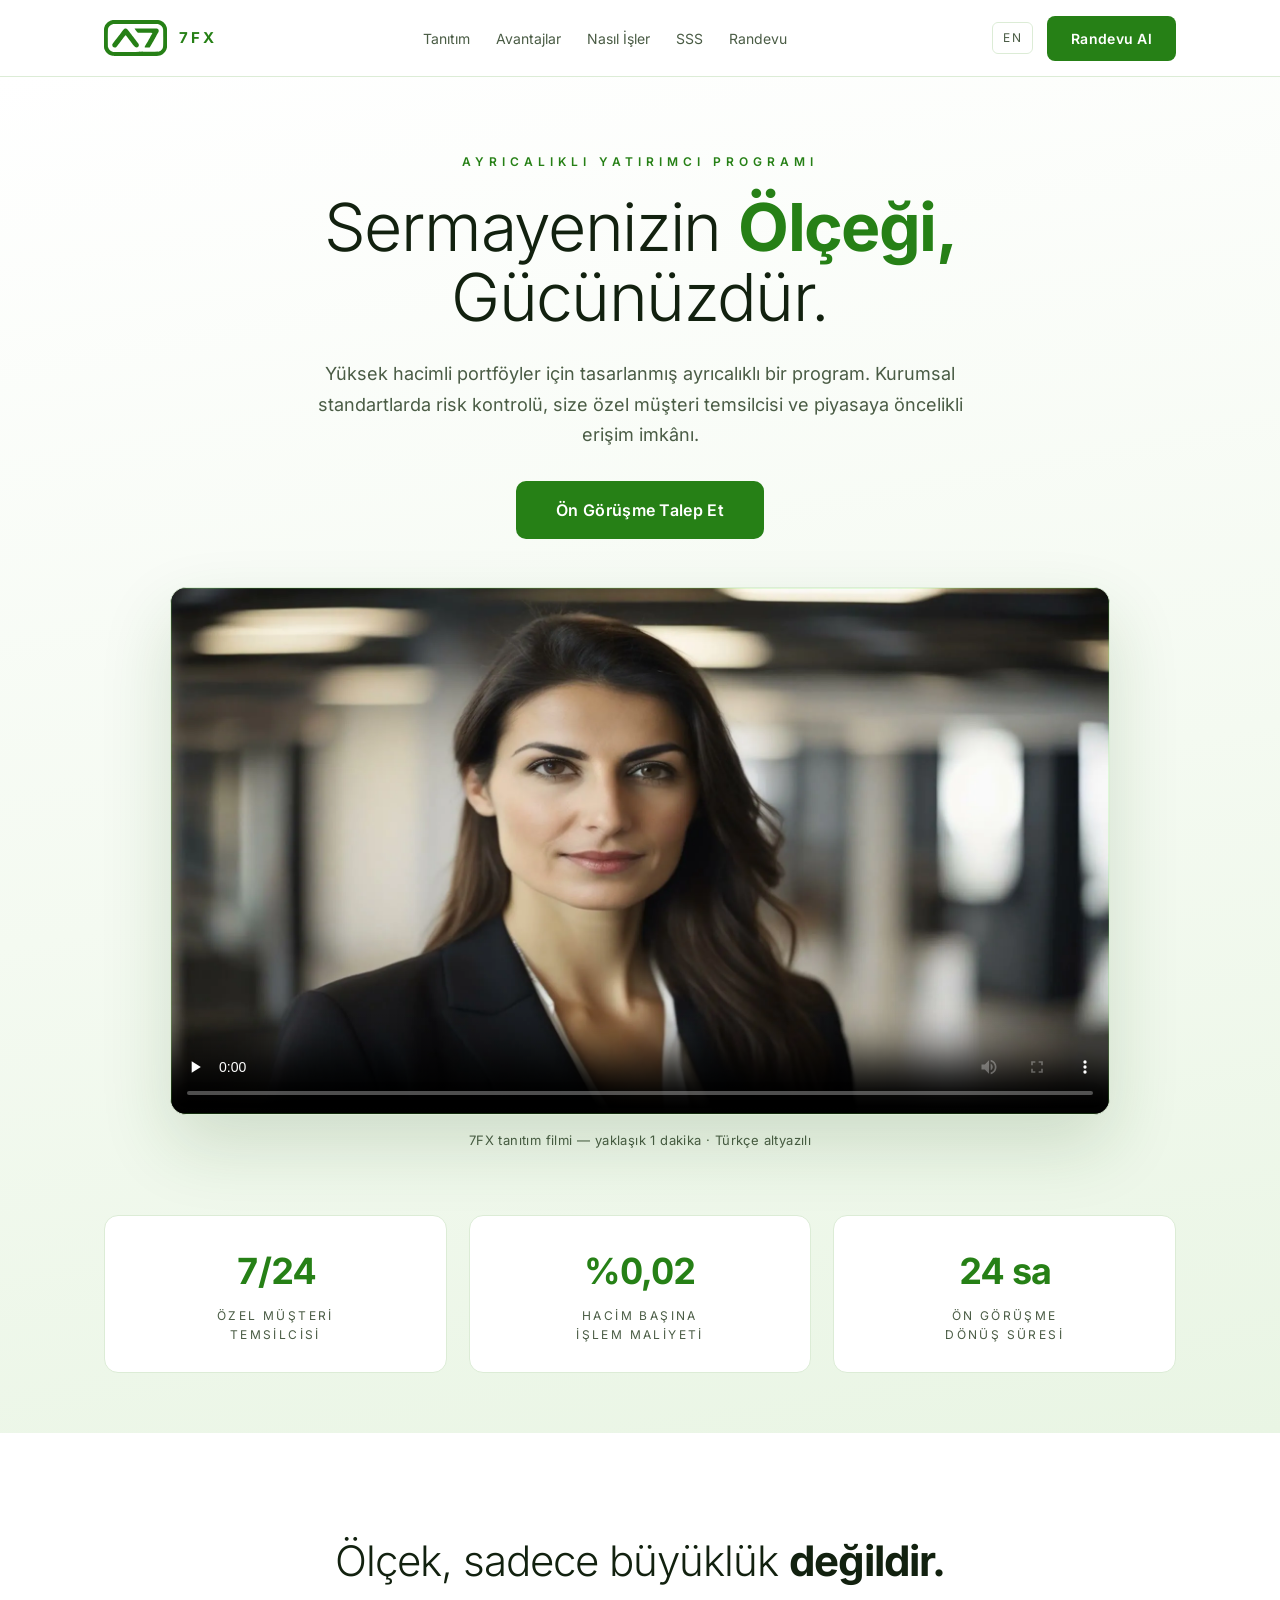
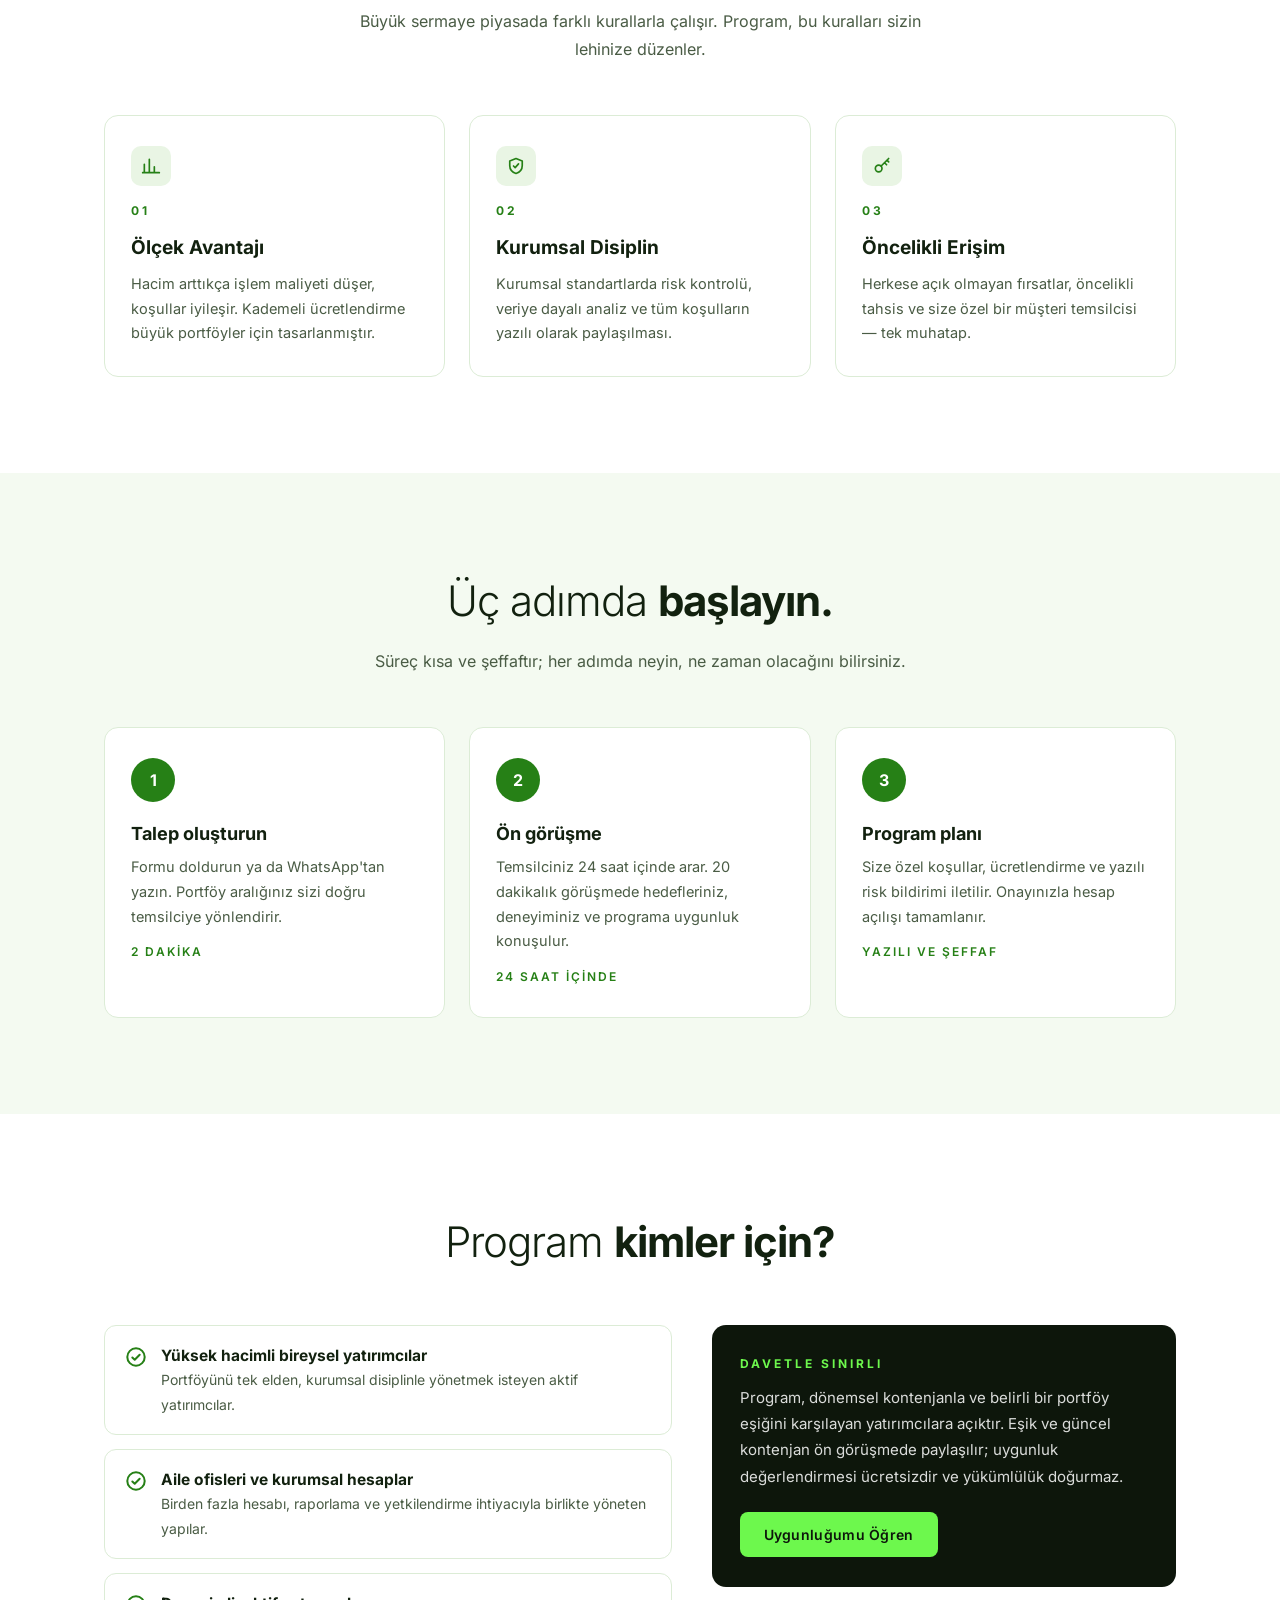
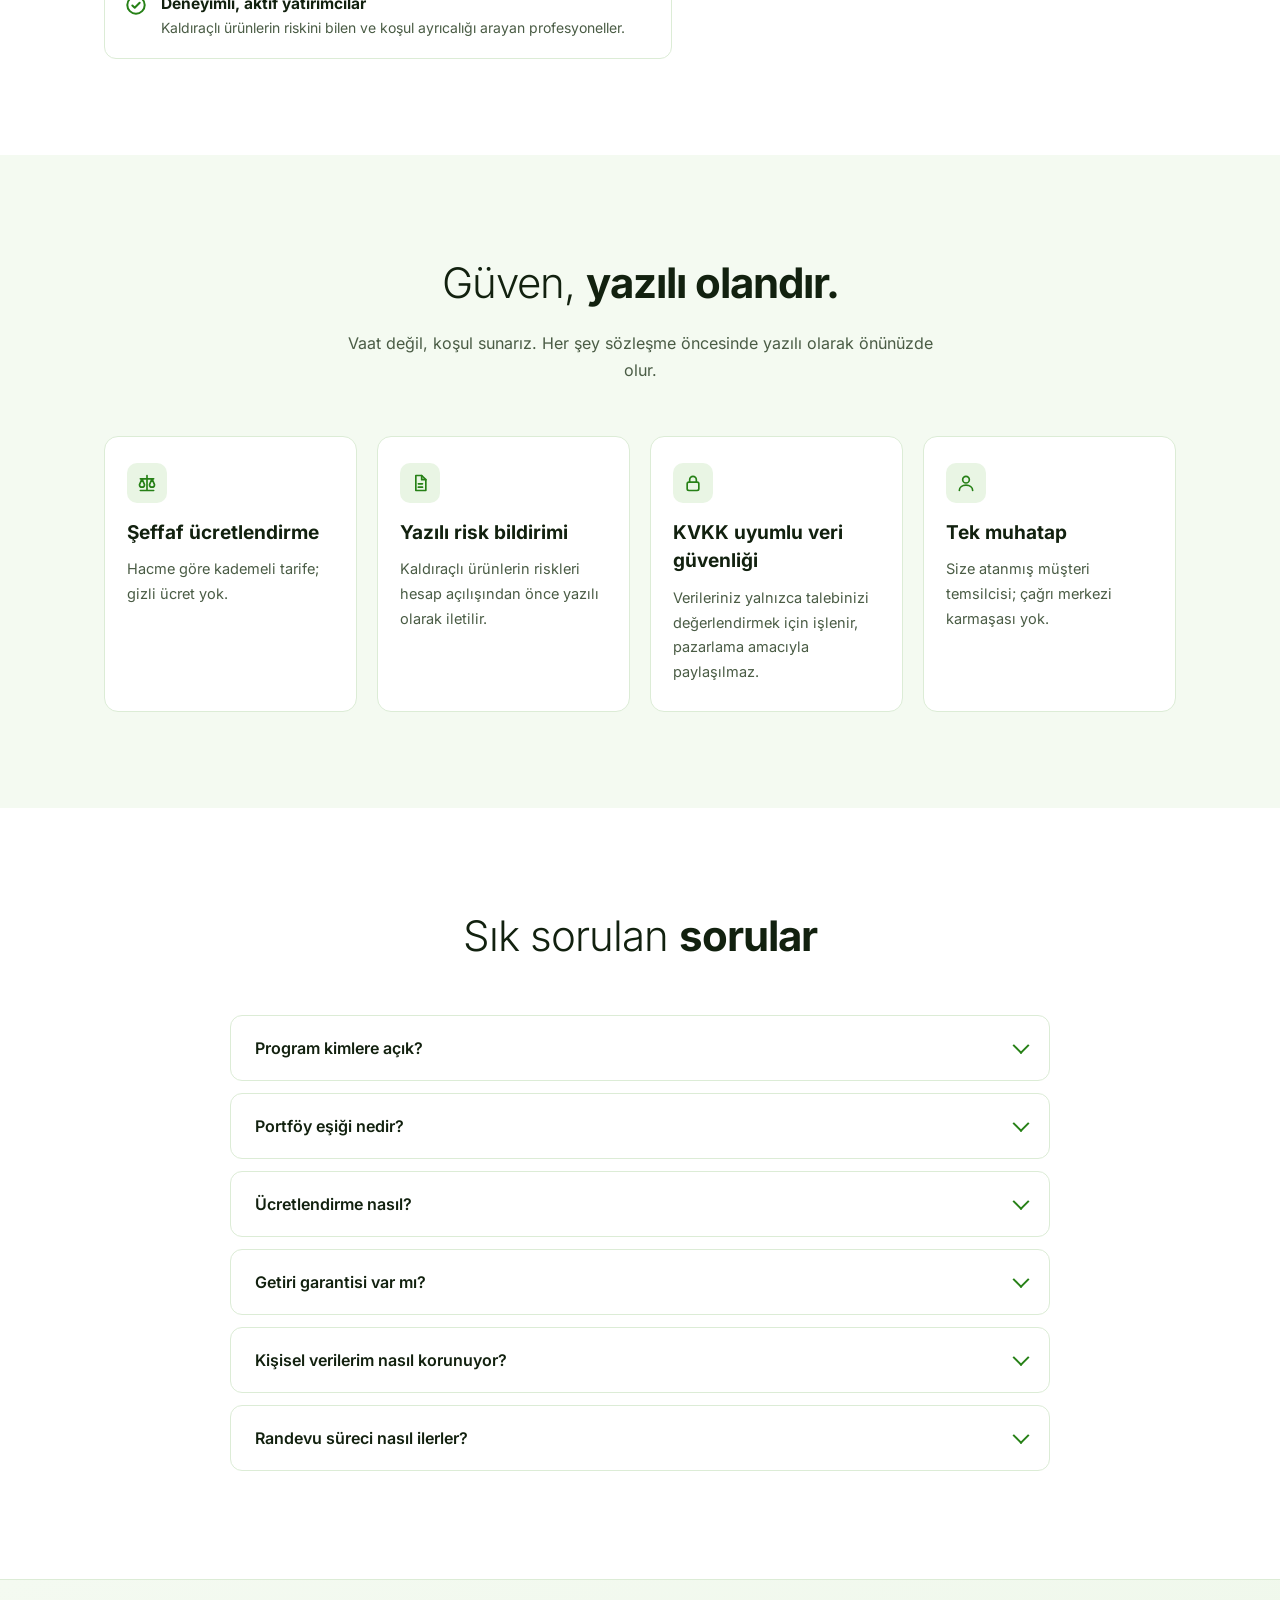
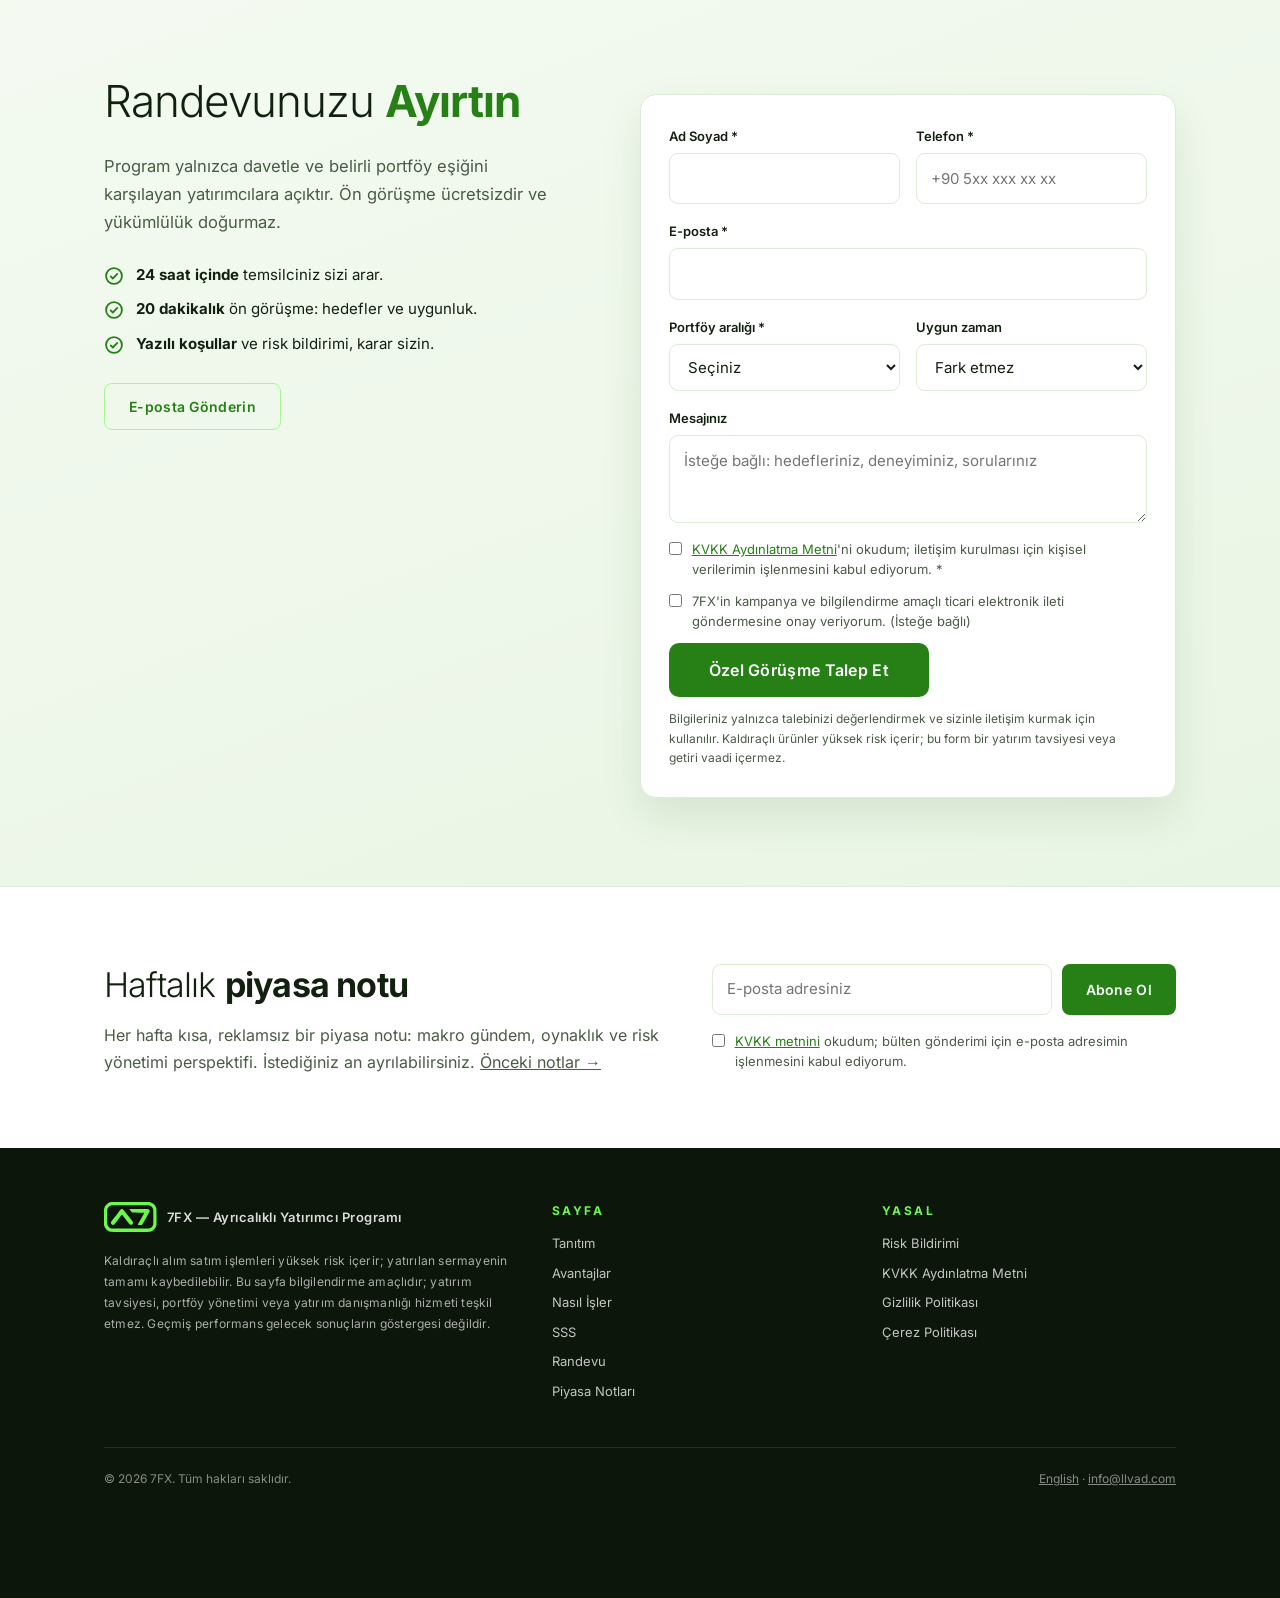
==== commit 06f4ae4b: "Erişilebilirlik: AA kontrast (#268016), başlık sırası, config.js defer, poster preload" ====
--- a/index.html
+++ b/index.html
@@ -23,7 +23,7 @@
 <meta name="twitter:title" content="7FX — Ayrıcalıklı Yatırımcı Programı">
 <meta name="twitter:description" content="Yüksek hacimli portföyler için düşük işlem maliyeti, özel müşteri temsilcisi ve öncelikli erişim.">
 <meta name="twitter:image" content="https://llvad.github.io/7fx-landing/assets/img/og.jpg">
-<meta name="theme-color" content="#2E9E1E">
+<meta name="theme-color" content="#268016">
 <link rel="icon" href="assets/img/favicon.ico" sizes="any">
 <link rel="icon" type="image/png" sizes="32x32" href="assets/img/favicon-32.png">
 <link rel="icon" type="image/png" sizes="16x16" href="assets/img/favicon-16.png">
@@ -31,6 +31,7 @@
 <link rel="manifest" href="site.webmanifest">
 <link rel="preload" href="assets/fonts/inter-latin-wght-normal.woff2" as="font" type="font/woff2" crossorigin>
 <link rel="preload" href="assets/fonts/inter-latin-ext-wght-normal.woff2" as="font" type="font/woff2" crossorigin>
+<link rel="preload" href="assets/img/poster.webp" as="image" type="image/webp">
 <link rel="stylesheet" href="assets/css/site.css">
 <script type="application/ld+json">
 {"@context":"https://schema.org","@graph":[
@@ -334,11 +335,11 @@
         <p class="corp-f" data-corp hidden><span data-corp-item><span data-co="name"></span> · </span><span data-corp-item><span data-co="address"></span> · </span><span data-corp-item>MERSİS <span data-co="mersis"></span></span></p>
       </div>
       <div class="fcol">
-        <h4>SAYFA</h4>
+        <h3>SAYFA</h3>
         <a href="#tanitim">Tanıtım</a><a href="#avantajlar">Avantajlar</a><a href="#nasil-isler">Nasıl İşler</a><a href="#sss">SSS</a><a href="#randevu">Randevu</a><a href="notlar/">Piyasa Notları</a>
       </div>
       <div class="fcol">
-        <h4>YASAL</h4>
+        <h3>YASAL</h3>
         <a href="yasal/risk-bildirimi.html">Risk Bildirimi</a><a href="yasal/kvkk.html">KVKK Aydınlatma Metni</a><a href="yasal/gizlilik.html">Gizlilik Politikası</a><a href="yasal/cerez.html">Çerez Politikası</a>
         <a href="#" data-portal>Yatırımcı Girişi ↗</a>
       </div>
@@ -361,7 +362,7 @@
   <button class="btn" type="button" data-consent="accept">Kabul Et</button>
 </div>
 
-<script src="assets/js/config.js"></script>
+<script src="assets/js/config.js" defer></script>
 <script src="assets/js/site.js" defer></script>
 </body>
 </html>
--- a/assets/css/site.css
+++ b/assets/css/site.css
@@ -8,7 +8,7 @@
 
 *{margin:0;padding:0;box-sizing:border-box}
 :root{
-  --green:#6DF84D; --gdark:#2E9E1E; --gdeep:#268016; --gsoft:#A8F596;
+  --green:#6DF84D; --gdark:#268016; --gdeep:#1f6a12; --gsoft:#A8F596;
   --bg:#fff; --soft:#f4faf1; --soft2:#e9f5e4;
   --ink:#12210f; --mut:#4a5c45; --line:#dcecd6; --dark:#0d160b;
   --r:14px; --shadow:0 18px 40px rgba(30,80,20,.10);
@@ -170,7 +170,7 @@
 .flogo{display:flex;align-items:center;gap:10px;color:var(--green)}
 .flogo svg{height:30px;width:auto}
 .flogo span{color:rgba(255,255,255,.85);font-weight:600;letter-spacing:.5px}
-.fcol h4{font-size:12px;letter-spacing:2.5px;color:var(--green);font-weight:700;margin-bottom:14px}
+.fcol h3{font-size:12px;letter-spacing:2.5px;color:var(--green);font-weight:700;margin-bottom:14px}
 .fcol a{display:block;color:rgba(255,255,255,.75);text-decoration:none;margin-bottom:10px}
 .fcol a:hover{color:#fff}
 .dis{color:rgba(255,255,255,.65);font-size:12px;letter-spacing:.2px;line-height:1.75;margin-top:18px;max-width:560px}
